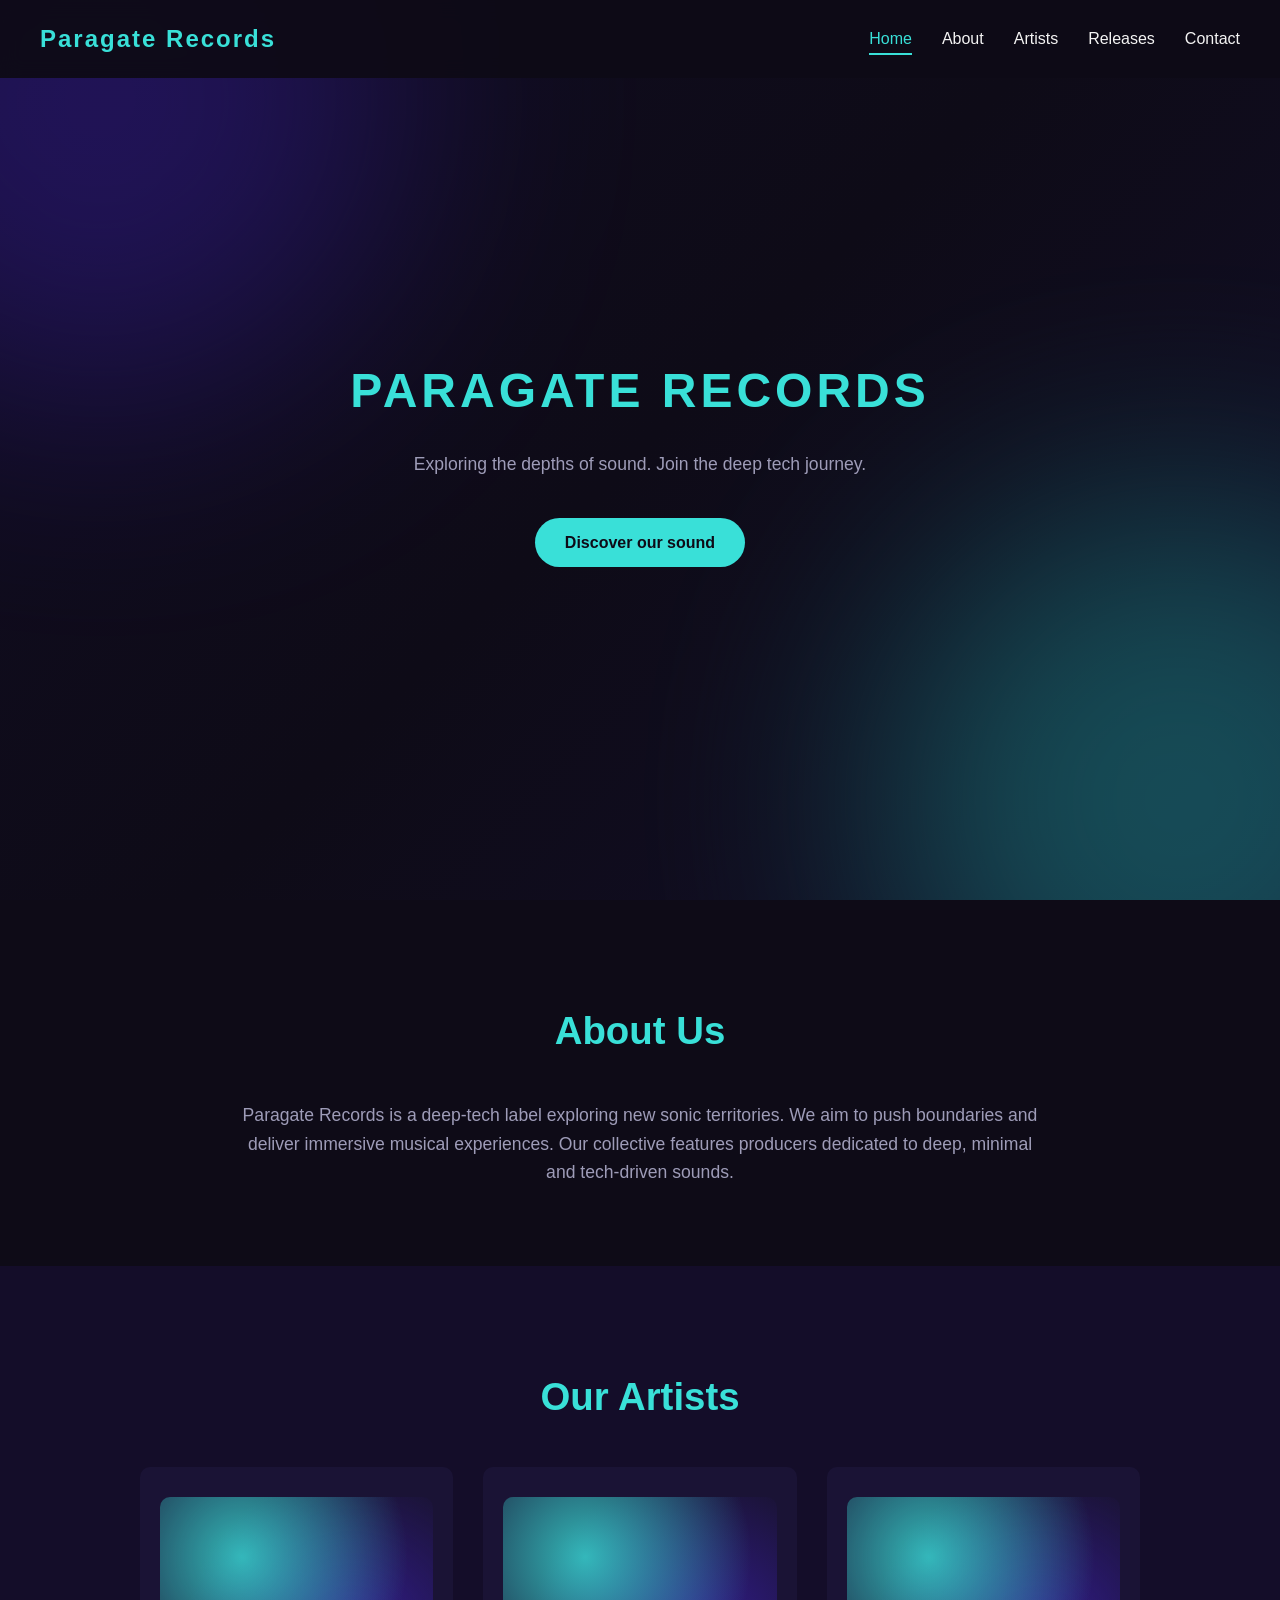
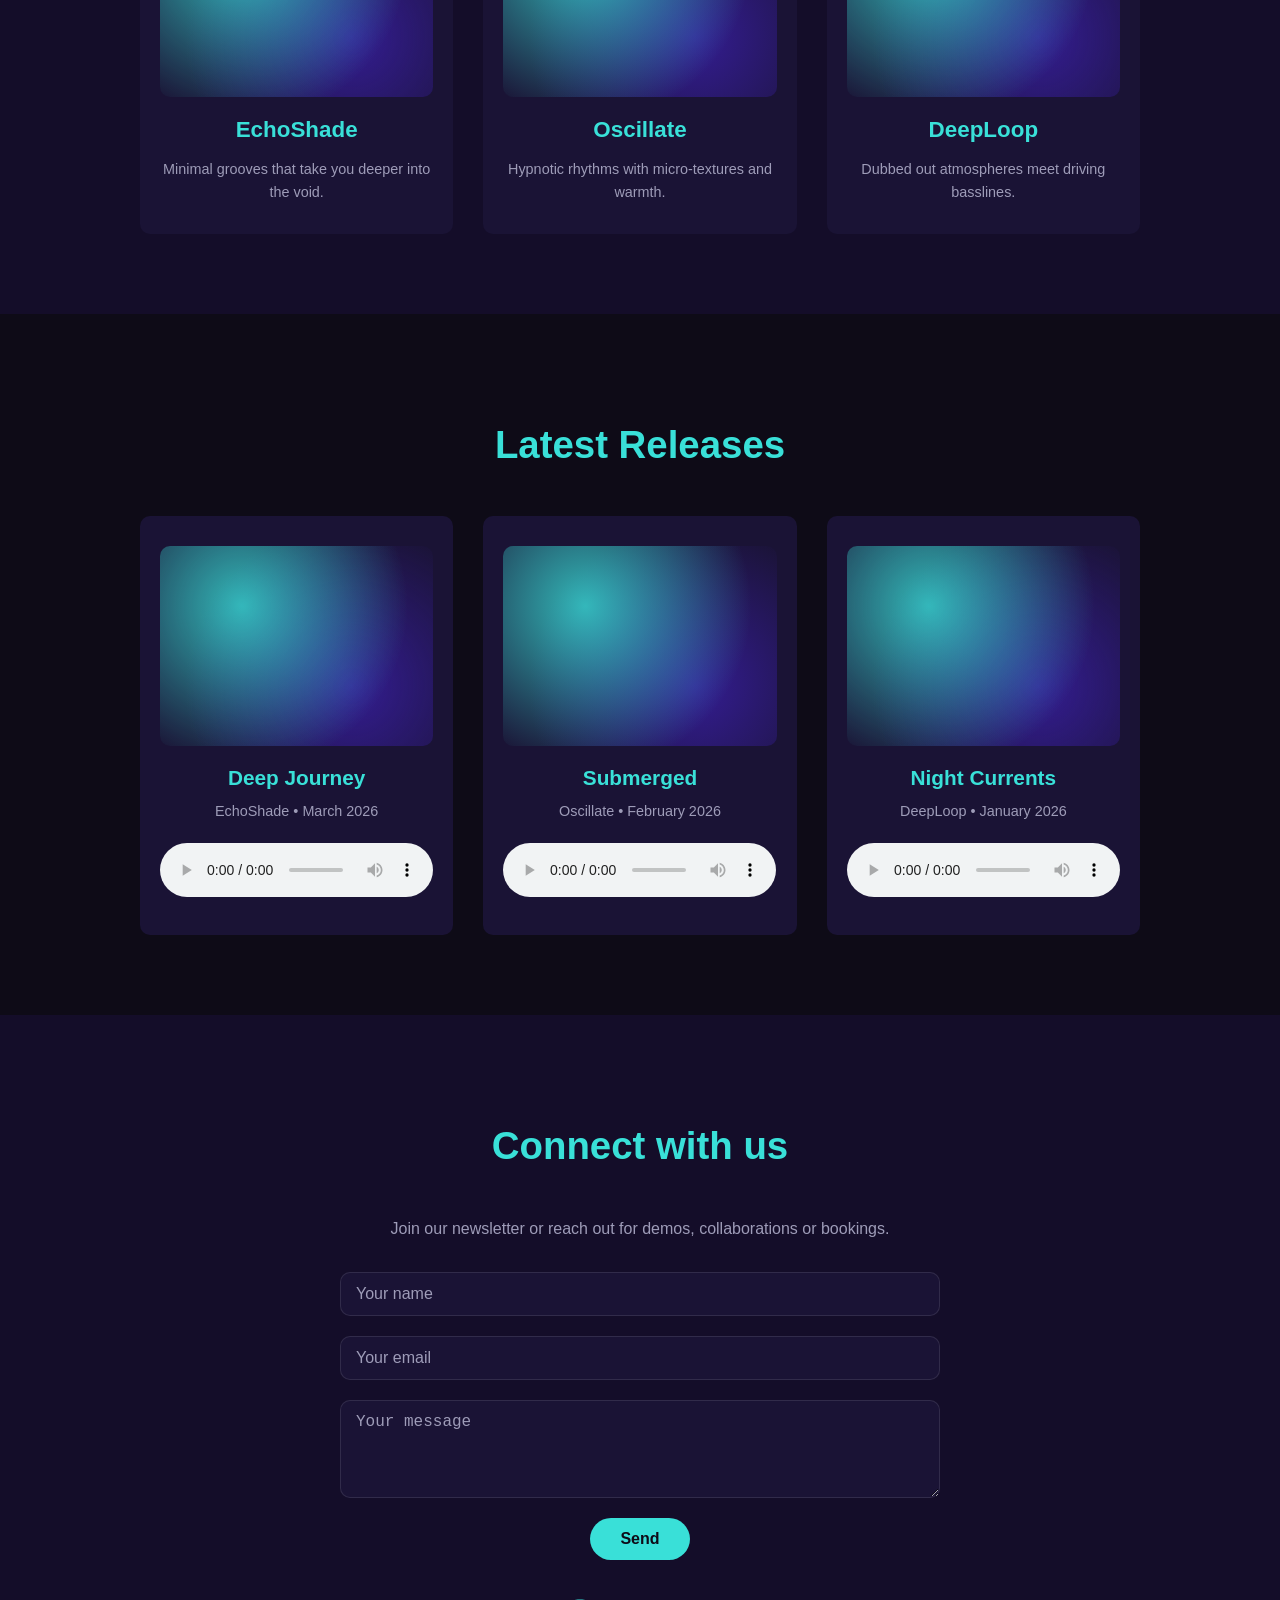
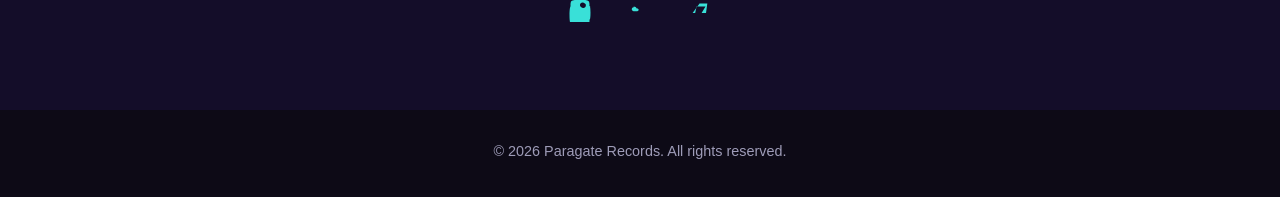
==== index.html @ 46ef9ea9 "Add files via upload" ====
<!DOCTYPE html>
<html lang="en">
<head>
  <meta charset="UTF-8">
  <meta name="viewport" content="width=device-width, initial-scale=1.0">
  <title>Paragate Records – Deep Tech Label</title>
  <link rel="stylesheet" href="style.css">
</head>
<body>
  <nav>
    <div class="logo">Paragate&nbsp;Records</div>
    <ul class="nav-links">
      <li><a href="#home">Home</a></li>
      <li><a href="#about">About</a></li>
      <li><a href="#artists">Artists</a></li>
      <li><a href="#releases">Releases</a></li>
      <li><a href="#contact">Contact</a></li>
    </ul>
  </nav>

  <section id="home" class="hero">
    <div class="hero-content">
      <h1>Paragate Records</h1>
      <p>Exploring the depths of sound. Join the deep tech journey.</p>
      <a href="#releases" class="btn">Discover our sound</a>
    </div>
    <!-- subtle decorative shapes -->
    <div class="glow glow1"></div>
    <div class="glow glow2"></div>
  </section>

  <section id="about">
    <h2>About Us</h2>
    <p>Paragate Records is a deep‑tech label exploring new sonic territories. We aim to push boundaries and deliver immersive musical experiences. Our collective features producers dedicated to deep, minimal and tech‑driven sounds.</p>
  </section>

  <section id="artists">
    <h2>Our Artists</h2>
    <div class="artist-cards">
      <div class="artist-card">
        <div class="avatar avatar1"></div>
        <h3>EchoShade</h3>
        <p>Minimal grooves that take you deeper into the void.</p>
      </div>
      <div class="artist-card">
        <div class="avatar avatar2"></div>
        <h3>Oscillate</h3>
        <p>Hypnotic rhythms with micro‑textures and warmth.</p>
      </div>
      <div class="artist-card">
        <div class="avatar avatar3"></div>
        <h3>DeepLoop</h3>
        <p>Dubbed out atmospheres meet driving basslines.</p>
      </div>
    </div>
  </section>

  <section id="releases">
    <h2>Latest Releases</h2>
    <div class="release-cards">
      <div class="release-card">
        <div class="cover cover1"></div>
        <h3>Deep Journey</h3>
        <p>EchoShade&nbsp;•&nbsp;March&nbsp;2026</p>
        <audio controls>
          <source src="assets/audio/deep_journey.wav" type="audio/wav">
          Your browser does not support the audio element.
        </audio>
      </div>
      <div class="release-card">
        <div class="cover cover2"></div>
        <h3>Submerged</h3>
        <p>Oscillate&nbsp;•&nbsp;February&nbsp;2026</p>
        <audio controls>
          <source src="assets/audio/deep_journey.wav" type="audio/wav">
          Your browser does not support the audio element.
        </audio>
      </div>
      <div class="release-card">
        <div class="cover cover3"></div>
        <h3>Night&nbsp;Currents</h3>
        <p>DeepLoop&nbsp;•&nbsp;January&nbsp;2026</p>
        <audio controls>
          <source src="assets/audio/deep_journey.wav" type="audio/wav">
          Your browser does not support the audio element.
        </audio>
      </div>
    </div>
  </section>

  <section id="contact">
    <h2>Connect with us</h2>
    <p>Join our newsletter or reach out for demos, collaborations or bookings.</p>
    <form action="#" method="post">
      <input type="text" name="name" placeholder="Your name" required>
      <input type="email" name="email" placeholder="Your email" required>
      <textarea name="message" rows="4" placeholder="Your message"></textarea>
      <button type="submit" class="btn">Send</button>
    </form>
    <div class="social-links">
      <!-- Icons via inline SVG. Change hrefs to your real profiles -->
      <a href="#" aria-label="Instagram">
        <svg xmlns="http://www.w3.org/2000/svg" viewBox="0 0 448 512" width="24" height="24" aria-hidden="true"><path fill="currentColor" d="M224,202.66A53.34,53.34,0,1,0,277.34,256,53.38,53.38,0,0,0,224,202.66Zm124.71-41a54.72,54.72,0,0,1-15.45,37.25,54.71,54.71,0,0,1-37.26,15.45c-20.5,0-37.25-7.63-50.42-20.8S224,170.15,224,149.65a54.71,54.71,0,0,1,15.45-37.25,54.72,54.72,0,0,1,37.26-15.45c20.5,0,37.26,7.63,50.41,20.8S348.71,123.66,348.71,161.66Zm76.28,10.83A223.65,223.65,0,0,0,416,74.66C397,55.68,353.35,32,224,32S51,55.68,32,74.66A223.65,223.65,0,0,0,23.01,172.49C14,191.47,0,235.14,0,364.49S14,537.53,23.01,556.51A223.65,223.65,0,0,0,32,553.33C51,572.31,94.65,595.99,224,595.99s173-23.68,192-42.66a223.65,223.65,0,0,0,8.99-97.83C434,484.53,448,440.86,448,311.51S434,202.49,443,183.51Z"/></svg>
      </a>
      <a href="#" aria-label="SoundCloud">
        <svg xmlns="http://www.w3.org/2000/svg" viewBox="0 0 640 512" width="24" height="24" aria-hidden="true"><path fill="currentColor" d="M152.2 160.1c35.9 0 68.7 21.5 81.7 55.7 4-1.6 8.3-2.4 12.9-2.4 20.5 0 36.9 16.4 36.9 36.9 0 20.5-16.4 36.9-36.9 36.9H152.2c-28.5 0-51.7-23.2-51.7-51.7 0-28.5 23.2-51.8 51.7-51.8z"/></svg>
      </a>
      <a href="#" aria-label="Bandcamp">
        <svg xmlns="http://www.w3.org/2000/svg" viewBox="0 0 608 512" width="24" height="24" aria-hidden="true"><path fill="currentColor" d="M292.3 91.8L116.7 333.4h339.6L489.2 91.8H292.3zm-74 74h225.3L344.9 333.4H181.7l36.6-167.6z"/></svg>
      </a>
    </div>
  </section>

  <footer>
    <p>© 2026 Paragate Records. All rights reserved.</p>
  </footer>

  <script src="script.js"></script>
</body>
</html>
---- style.css ----
/* Root variables for theming */
:root {
  --bg-color: #0e0b17;
  --accent-color: #39e0d8;
  --text-color: #f4f4f4;
  --muted-color: #9e9cb8;
  --card-bg: #1a1335;
  --border-radius: 10px;
  --transition: 0.3s ease;
}

/* Basic reset */
* {
  box-sizing: border-box;
  margin: 0;
  padding: 0;
}

body {
  font-family: 'Segoe UI', Tahoma, Verdana, sans-serif;
  background-color: var(--bg-color);
  color: var(--text-color);
  line-height: 1.6;
  overflow-x: hidden;
}

a {
  color: inherit;
  text-decoration: none;
}

/* Navigation */
nav {
  position: fixed;
  top: 0;
  left: 0;
  width: 100%;
  padding: 20px 40px;
  display: flex;
  justify-content: space-between;
  align-items: center;
  background: rgba(14, 11, 23, 0.95);
  backdrop-filter: blur(10px);
  z-index: 999;
}

nav .logo {
  font-size: 1.5rem;
  font-weight: 700;
  letter-spacing: 2px;
  color: var(--accent-color);
}

nav ul {
  list-style: none;
  display: flex;
  gap: 30px;
}

nav ul li a {
  font-size: 1rem;
  position: relative;
  padding: 5px 0;
  transition: color var(--transition);
}

nav ul li a:hover {
  color: var(--accent-color);
}

nav ul li a::after {
  content: '';
  position: absolute;
  bottom: -3px;
  left: 0;
  width: 0;
  height: 2px;
  background: var(--accent-color);
  transition: width var(--transition);
}

nav ul li a:hover::after {
  width: 100%;
}

/* Hero section */
.hero {
  height: 100vh;
  display: flex;
  justify-content: center;
  align-items: center;
  text-align: center;
  position: relative;
  background: linear-gradient(135deg, #100c22 0%, #0e0b17 50%, #120e28 100%);
  overflow: hidden;
}

.hero-content {
  position: relative;
  z-index: 1;
  max-width: 800px;
  padding: 0 20px;
}

.hero h1 {
  font-size: 3rem;
  text-transform: uppercase;
  letter-spacing: 4px;
  color: var(--accent-color);
  margin-bottom: 20px;
}

.hero p {
  font-size: 1.1rem;
  color: var(--muted-color);
  margin-bottom: 40px;
}

.btn {
  display: inline-block;
  padding: 12px 30px;
  background: var(--accent-color);
  color: var(--bg-color);
  border-radius: 30px;
  font-size: 1rem;
  font-weight: 600;
  transition: transform var(--transition), box-shadow var(--transition);
  cursor: pointer;
  border: none;
}

.btn:hover {
  transform: translateY(-4px);
  box-shadow: 0 10px 20px rgba(57, 224, 216, 0.4);
}

/* Decorative glowing shapes */
.glow {
  position: absolute;
  width: 600px;
  height: 600px;
  border-radius: 50%;
  filter: blur(120px);
  z-index: 0;
  animation: drift 20s linear infinite;
  opacity: 0.4;
}

.glow1 {
  background: #3a1fa9;
  top: -200px;
  left: -200px;
}

.glow2 {
  background: #1ea9a2;
  bottom: -200px;
  right: -200px;
  animation-duration: 25s;
}

@keyframes drift {
  from {
    transform: rotate(0deg) translate(0, 0);
  }
  to {
    transform: rotate(360deg) translate(50px, 50px);
  }
}

/* Section defaults */
section {
  padding: 100px 40px 80px;
  /* sections start slightly faded and slide up; JS will add .in-view when visible */
  opacity: 0;
  transform: translateY(40px);
  transition: opacity 0.6s ease, transform 0.6s ease;
}

/* Section headings */
section h2 {
  text-align: center;
  font-size: 2.4rem;
  margin-bottom: 40px;
  color: var(--accent-color);
}

/* About section */
#about p {
  max-width: 800px;
  margin: 0 auto;
  font-size: 1.1rem;
  color: var(--muted-color);
  text-align: center;
}

/* Artists section */
#artists {
  background: #140d29;
}

.artist-cards {
  display: grid;
  grid-template-columns: repeat(auto-fit, minmax(240px, 1fr));
  gap: 30px;
  max-width: 1000px;
  margin: 0 auto;
}

.artist-card {
  background: var(--card-bg);
  border-radius: var(--border-radius);
  padding: 30px 20px;
  text-align: center;
  position: relative;
  overflow: hidden;
  transition: transform var(--transition), box-shadow var(--transition);
}

.artist-card:hover {
  transform: translateY(-6px);
  box-shadow: 0 14px 28px rgba(0, 0, 0, 0.5);
}

.artist-card .avatar {
  width: 100%;
  height: 200px;
  border-radius: var(--border-radius);
  margin-bottom: 15px;
  background: radial-gradient(circle at 30% 30%, rgba(57, 224, 216, 0.8), transparent 70%), radial-gradient(circle at 70% 70%, rgba(58, 31, 169, 0.8), transparent 70%), var(--card-bg);
}

.artist-card h3 {
  color: var(--accent-color);
  margin: 10px 0;
  font-size: 1.4rem;
}

.artist-card p {
  color: var(--muted-color);
  font-size: 0.9rem;
}

/* Releases section */
#releases {
  background: var(--bg-color);
}

.release-cards {
  display: grid;
  grid-template-columns: repeat(auto-fit, minmax(240px, 1fr));
  gap: 30px;
  max-width: 1000px;
  margin: 0 auto;
}

.release-card {
  background: var(--card-bg);
  border-radius: var(--border-radius);
  padding: 30px 20px;
  text-align: center;
  transition: transform var(--transition), box-shadow var(--transition);
  overflow: hidden;
}

.release-card:hover {
  transform: translateY(-6px);
  box-shadow: 0 14px 28px rgba(0, 0, 0, 0.5);
}

.release-card .cover {
  width: 100%;
  height: 200px;
  border-radius: var(--border-radius);
  margin-bottom: 15px;
  background: radial-gradient(circle at 30% 30%, rgba(57, 224, 216, 0.8), transparent 70%), radial-gradient(circle at 70% 70%, rgba(58, 31, 169, 0.8), transparent 70%), var(--card-bg);
  position: relative;
  overflow: hidden;
}

.release-card .cover::after {
  content: '';
  position: absolute;
  inset: 0;
  border-radius: inherit;
  background: radial-gradient(circle, rgba(255, 255, 255, 0.15), transparent 70%);
  transform: scale(0);
  transition: transform var(--transition);
}

.release-card:hover .cover::after {
  transform: scale(1);
}

.release-card h3 {
  color: var(--accent-color);
  margin-bottom: 6px;
  font-size: 1.3rem;
}

.release-card p {
  color: var(--muted-color);
  font-size: 0.9rem;
  margin-bottom: 10px;
}

.release-card audio {
  width: 100%;
  margin-top: 10px;
  outline: none;
}

/* Contact section */
#contact {
  background: #140d29;
}

#contact p {
  max-width: 600px;
  margin: 0 auto 30px;
  color: var(--muted-color);
  text-align: center;
}

form {
  max-width: 600px;
  margin: 0 auto;
  display: grid;
  gap: 20px;
}

form input,
form textarea {
  padding: 12px 15px;
  border-radius: var(--border-radius);
  border: 1px solid rgba(255, 255, 255, 0.1);
  background: var(--card-bg);
  color: var(--text-color);
  font-size: 1rem;
  resize: vertical;
}

form input::placeholder,
form textarea::placeholder {
  color: var(--muted-color);
}

form button {
  width: fit-content;
  margin: 0 auto;
}

/* Social links */
.social-links {
  margin-top: 30px;
  display: flex;
  justify-content: center;
  gap: 20px;
}

.social-links a {
  color: var(--accent-color);
  display: inline-flex;
  align-items: center;
  justify-content: center;
  width: 40px;
  height: 40px;
  border-radius: 50%;
  transition: background var(--transition), transform var(--transition);
}

.social-links a:hover {
  background: var(--accent-color);
  color: var(--bg-color);
  transform: translateY(-3px);
}

/* Footer */
footer {
  text-align: center;
  padding: 30px 20px;
  font-size: 0.9rem;
  color: var(--muted-color);
  background: rgba(14, 11, 23, 0.95);
  backdrop-filter: blur(10px);
}

/* Section visible state */
section.in-view {
  opacity: 1;
  transform: translateY(0);
}

/* Active nav link highlighting */
.nav-links a.active {
  color: var(--accent-color);
}

.nav-links a.active::after {
  width: 100%;
}

/* Responsive adjustments */
@media (max-width: 768px) {
  nav ul {
    gap: 20px;
  }
  .hero h1 {
    font-size: 2.2rem;
  }
  .hero p {
    font-size: 1rem;
  }
  section {
    padding: 80px 30px 60px;
  }
}
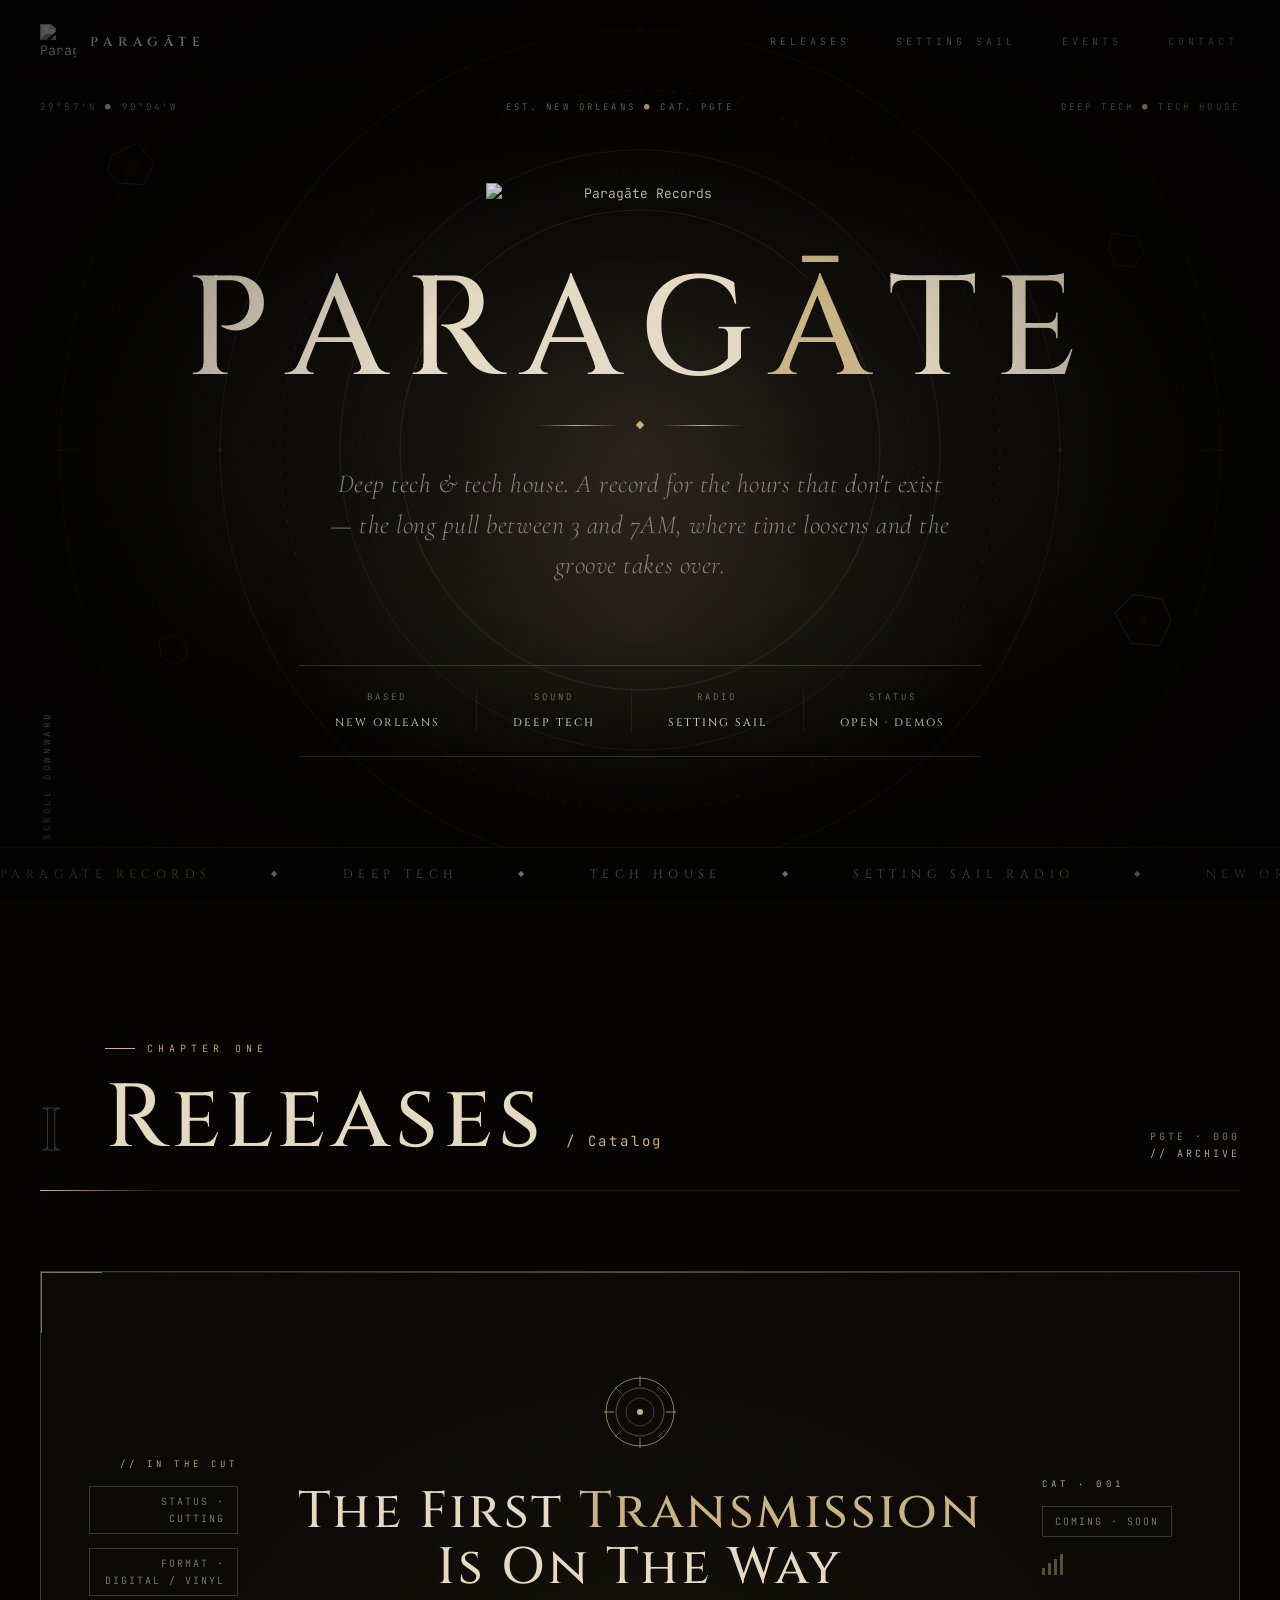
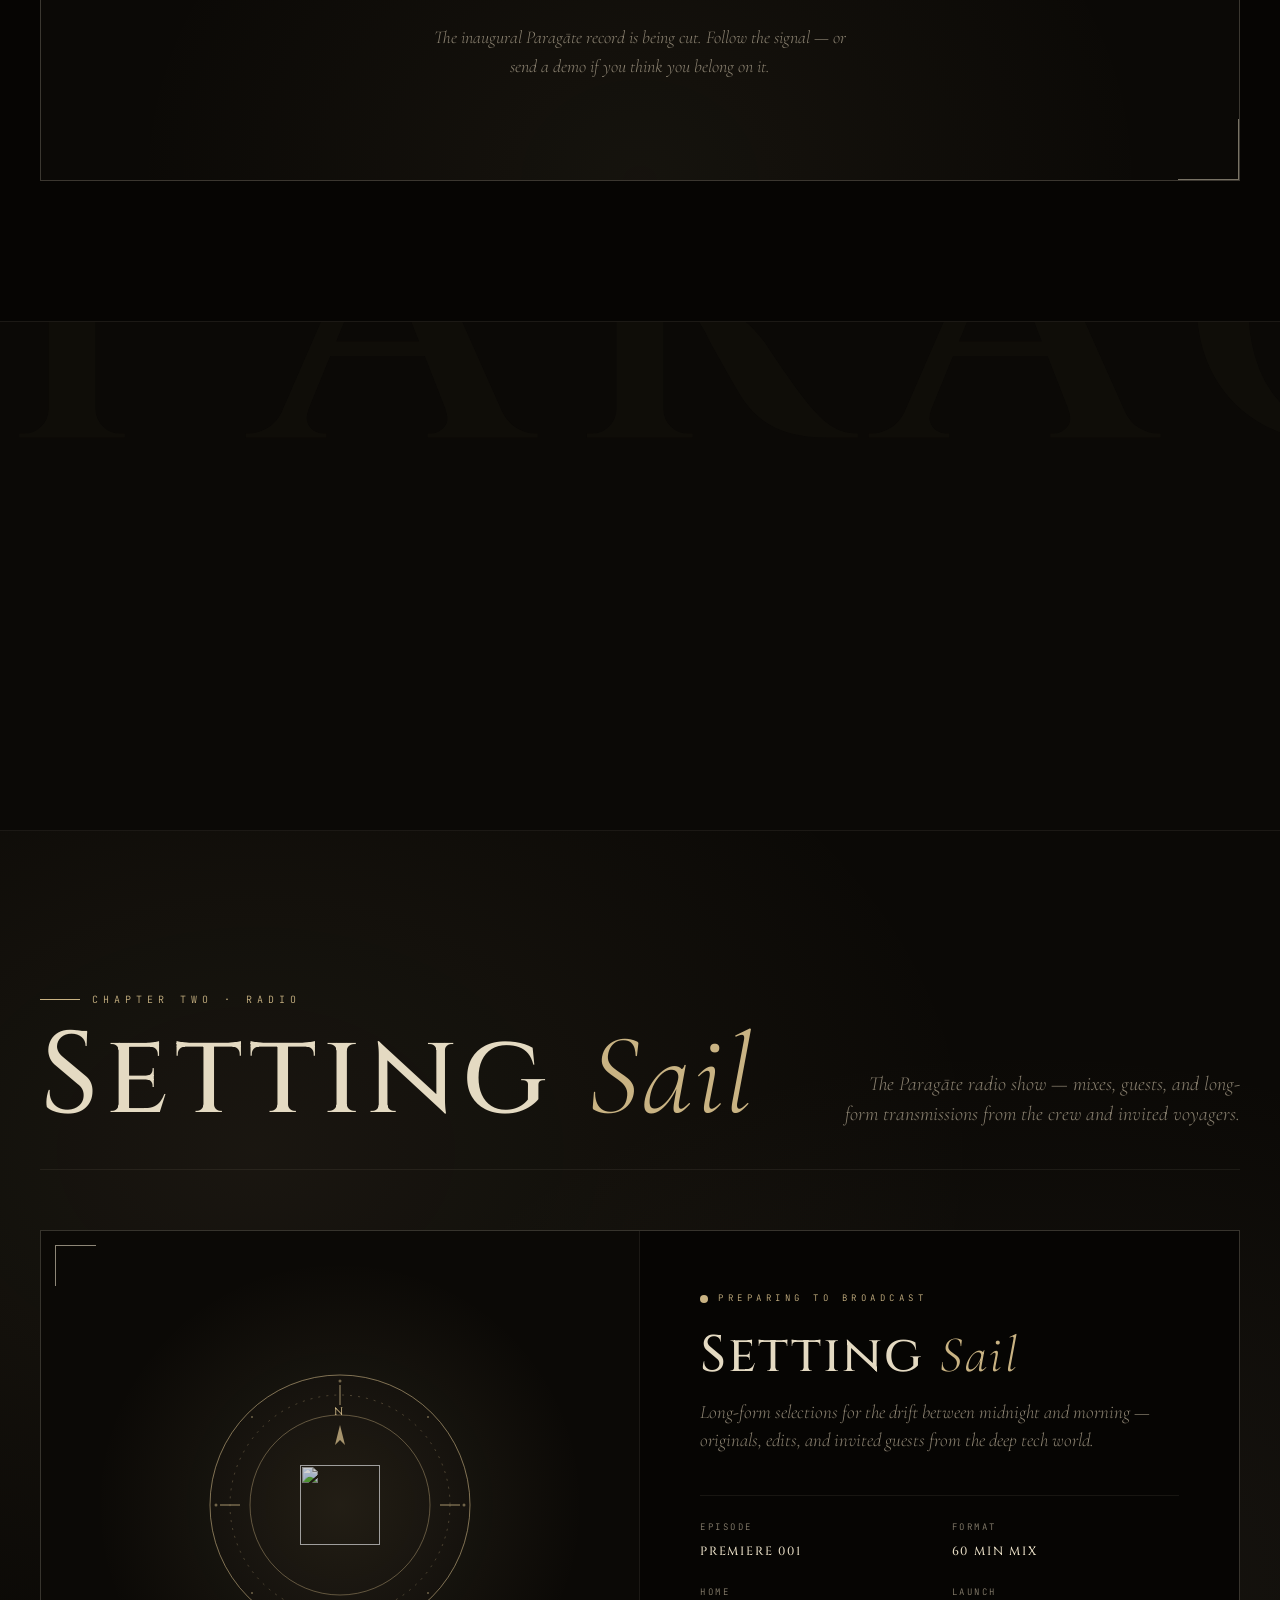
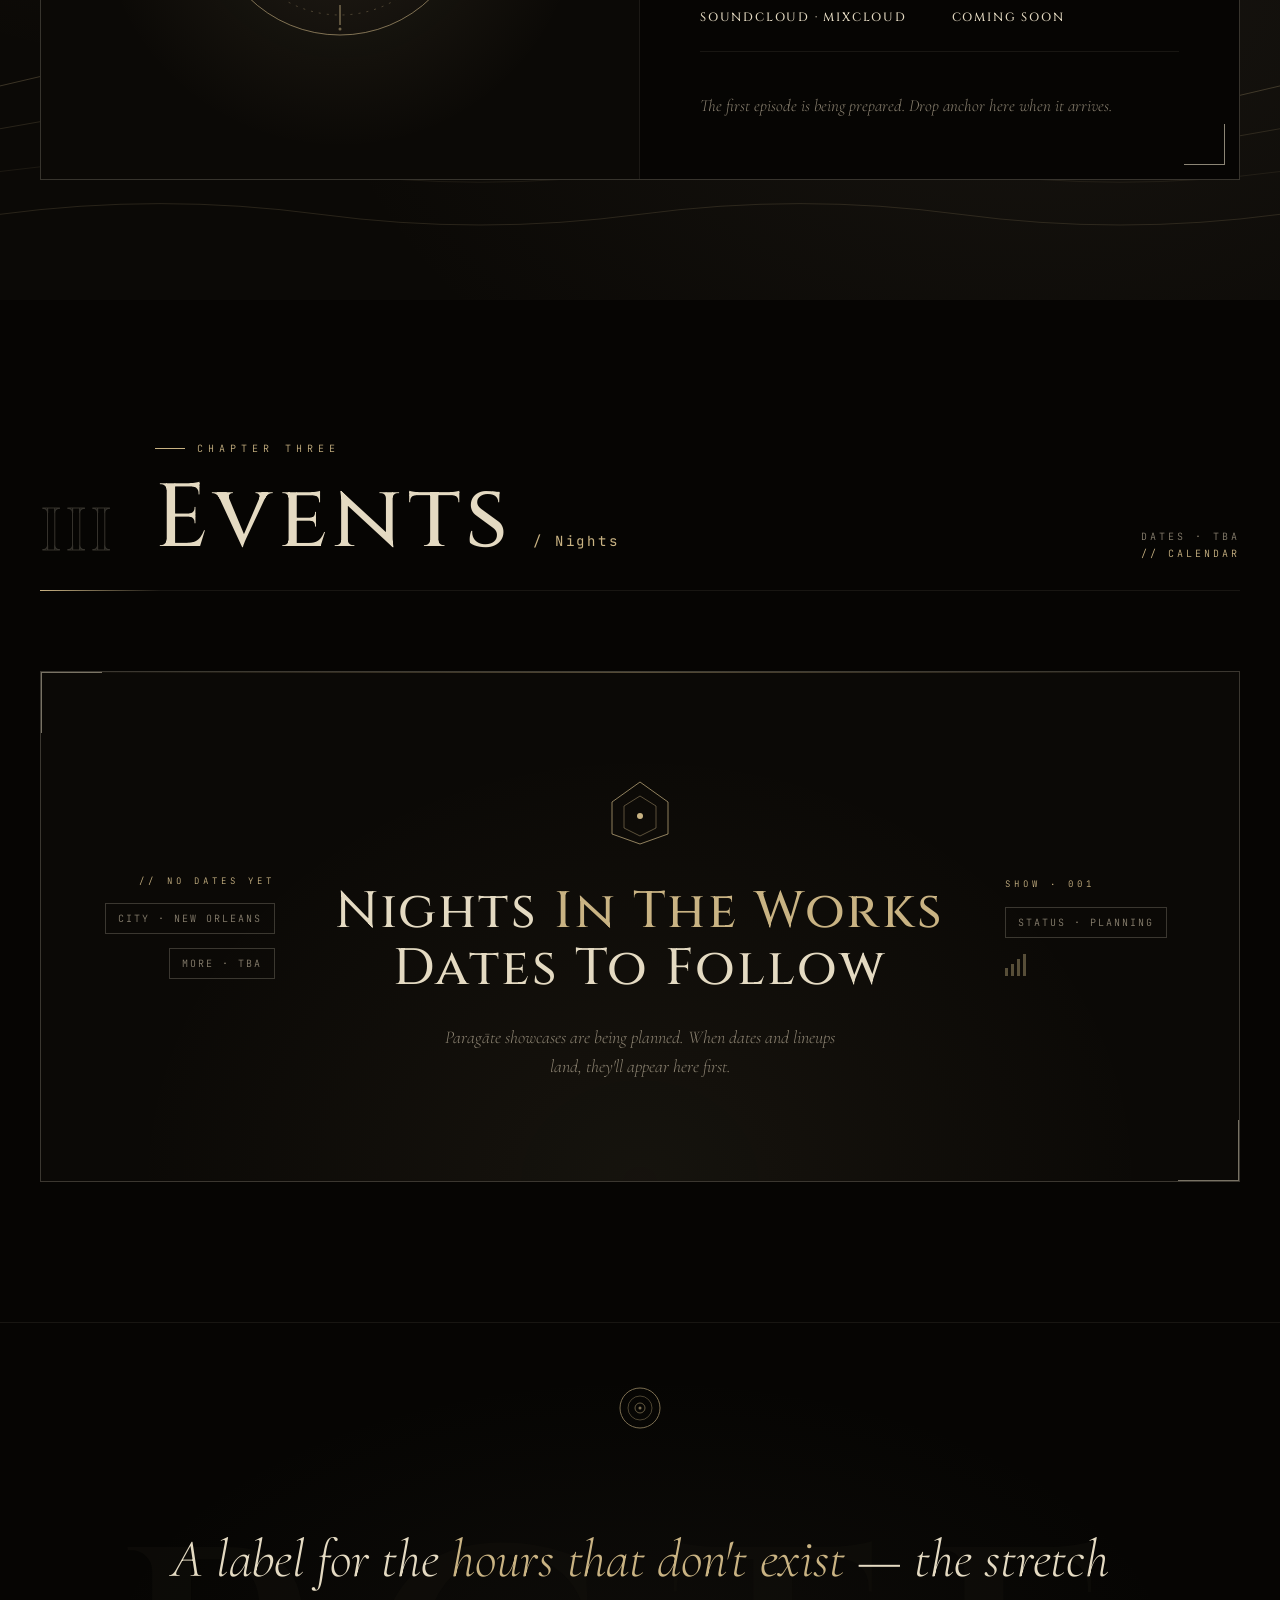
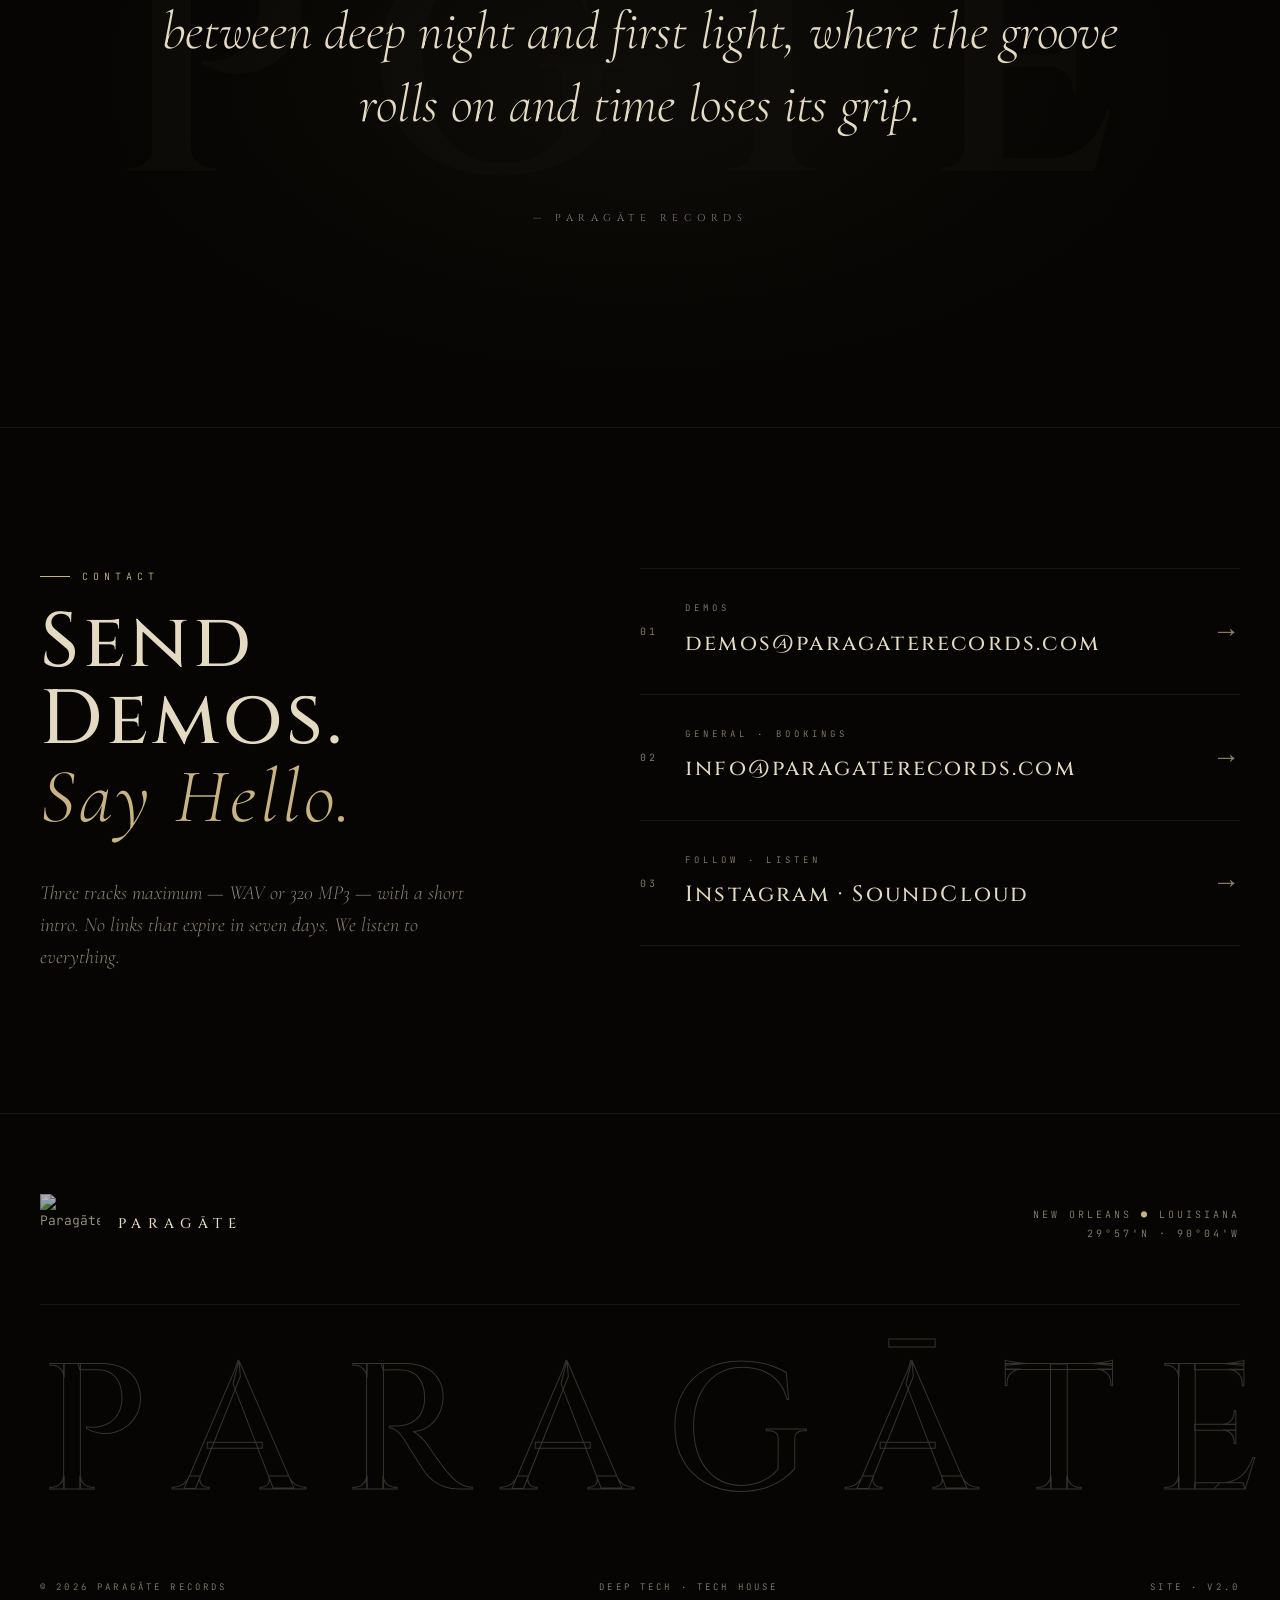
==== commit 1ee7c744: "Add files via upload" ====
--- a/index.html
+++ b/index.html
@@ -1,120 +1,1542 @@
 <!DOCTYPE html>
 <html lang="en">
 <head>
-  <meta charset="UTF-8">
-  <meta name="viewport" content="width=device-width, initial-scale=1.0">
-  <title>Paragate Records – Deep Tech Label</title>
-  <link rel="stylesheet" href="style.css">
+<meta charset="UTF-8">
+<meta name="viewport" content="width=device-width, initial-scale=1.0">
+<title>PARAGĀTE RECORDS</title>
+<meta name="description" content="Paragāte Records — New Orleans. Deep tech & tech house imprint. Releases, Setting Sail radio, events.">
+<link rel="icon" type="image/png" href="logo.png">
+<link rel="preconnect" href="https://fonts.googleapis.com">
+<link rel="preconnect" href="https://fonts.gstatic.com" crossorigin>
+<link href="https://fonts.googleapis.com/css2?family=Cinzel:wght@400;500;600;700&family=JetBrains+Mono:wght@300;400;500;700&family=Cormorant+Garamond:ital,wght@0,300;0,400;1,300;1,400&display=swap" rel="stylesheet">
+<style>
+:root {
+  --void: #060503;
+  --void-2: #0b0906;
+  --void-3: #12100b;
+  --void-4: #1a1610;
+  --stone: #746a5a;
+  --stone-dark: #3a342a;
+  --stone-light: #a89a82;
+  --bone: #e4dac2;
+  --bone-dim: #8a8170;
+  --gold: #c9b383;
+  --gold-hot: #e8cc92;
+  --line: rgba(228, 218, 194, 0.08);
+  --line-strong: rgba(228, 218, 194, 0.22);
+  --line-gold: rgba(201, 179, 131, 0.3);
+}
+
+* { margin: 0; padding: 0; box-sizing: border-box; }
+html { scroll-behavior: smooth; }
+
+body {
+  background: var(--void);
+  color: var(--bone);
+  font-family: 'JetBrains Mono', monospace;
+  font-weight: 300;
+  font-size: 13px;
+  line-height: 1.7;
+  overflow-x: hidden;
+}
+
+body::before {
+  content: ''; position: fixed; inset: 0;
+  pointer-events: none; z-index: 9999;
+  opacity: 0.07; mix-blend-mode: overlay;
+  background-image: url("data:image/svg+xml,%3Csvg viewBox='0 0 200 200' xmlns='http://www.w3.org/2000/svg'%3E%3Cfilter id='n'%3E%3CfeTurbulence type='fractalNoise' baseFrequency='0.9' numOctaves='3' stitchTiles='stitch'/%3E%3C/filter%3E%3Crect width='100%25' height='100%25' filter='url(%23n)'/%3E%3C/svg%3E");
+}
+
+body::after {
+  content: ''; position: fixed; inset: 0;
+  pointer-events: none; z-index: 9998;
+  background: radial-gradient(ellipse at center, transparent 30%, rgba(0,0,0,0.7) 100%);
+}
+
+::selection { background: var(--gold); color: var(--void); }
+
+/* Cursor glow */
+.cursor-glow {
+  position: fixed;
+  width: 400px; height: 400px;
+  border-radius: 50%;
+  background: radial-gradient(circle, rgba(201, 179, 131, 0.08), transparent 70%);
+  pointer-events: none;
+  z-index: 1;
+  transform: translate(-50%, -50%);
+  mix-blend-mode: screen;
+}
+
+/* NAV */
+nav {
+  position: fixed; top: 0; left: 0; right: 0;
+  z-index: 100; padding: 24px 40px;
+  display: flex; justify-content: space-between; align-items: center;
+  transition: all 0.6s cubic-bezier(0.16, 1, 0.3, 1);
+  background: linear-gradient(to bottom, rgba(6,5,3,0.9), transparent);
+}
+
+nav.scrolled {
+  padding: 14px 40px;
+  background: rgba(6,5,3,0.92);
+  backdrop-filter: blur(20px);
+  border-bottom: 1px solid var(--line);
+}
+
+.nav-logo {
+  display: flex; align-items: center; gap: 14px;
+  text-decoration: none; color: var(--bone);
+}
+
+.nav-logo img {
+  width: 36px; height: 36px; object-fit: contain;
+  transition: transform 0.8s cubic-bezier(0.16, 1, 0.3, 1);
+}
+
+.nav-logo:hover img { transform: rotate(180deg); }
+
+.nav-logo-text {
+  font-family: 'Cinzel', serif;
+  font-weight: 600; font-size: 13px;
+  letter-spacing: 0.45em;
+}
+
+.nav-links { display: flex; gap: 42px; list-style: none; }
+
+.nav-links a {
+  color: var(--bone-dim); text-decoration: none;
+  font-size: 10px; letter-spacing: 0.4em;
+  text-transform: uppercase;
+  font-family: 'JetBrains Mono', monospace;
+  position: relative; padding: 6px 2px;
+  overflow: hidden; display: inline-block;
+  height: 22px;
+}
+
+.nav-links a span {
+  display: block;
+  transition: transform 0.5s cubic-bezier(0.16, 1, 0.3, 1);
+}
+
+.nav-links a .hover-label {
+  position: absolute; top: 100%; left: 0;
+  color: var(--gold);
+}
+
+.nav-links a:hover span { transform: translateY(-100%); }
+
+.nav-links a::after {
+  content: ''; position: absolute;
+  bottom: 0; left: 0; width: 0; height: 1px;
+  background: var(--gold);
+  transition: width 0.6s cubic-bezier(0.16, 1, 0.3, 1);
+}
+
+.nav-links a:hover::after { width: 100%; }
+
+/* HERO */
+.hero {
+  min-height: 100vh; position: relative;
+  display: flex; flex-direction: column;
+  justify-content: center; align-items: center;
+  padding: 120px 40px 80px;
+  overflow: hidden;
+}
+
+.hero-bg {
+  position: absolute; inset: 0; z-index: 0;
+  background:
+    radial-gradient(ellipse 80% 60% at 50% 50%, rgba(116, 106, 90, 0.18), transparent 60%),
+    radial-gradient(ellipse 40% 30% at 50% 70%, rgba(201, 179, 131, 0.1), transparent 70%),
+    var(--void);
+}
+
+.ring-layer {
+  position: absolute; top: 50%; left: 50%;
+  transform: translate(-50%, -50%);
+  pointer-events: none; z-index: 1;
+}
+
+.ring-layer svg { width: 100%; height: 100%; }
+
+.ring-1 { width: 1200px; height: 1200px; opacity: 0.25; animation: rotateCW 240s linear infinite; }
+.ring-2 { width: 900px; height: 900px; opacity: 0.35; animation: rotateCCW 180s linear infinite; }
+.ring-3 { width: 600px; height: 600px; opacity: 0.45; animation: rotateCW 120s linear infinite; }
+
+@keyframes rotateCW { to { transform: translate(-50%, -50%) rotate(360deg); } }
+@keyframes rotateCCW { to { transform: translate(-50%, -50%) rotate(-360deg); } }
+
+.fragment {
+  position: absolute; opacity: 0.3;
+  pointer-events: none; z-index: 1;
+  animation: floatFrag 20s ease-in-out infinite;
+}
+
+.fragment-1 { top: 15%; left: 8%; width: 60px; animation-delay: 0s; }
+.fragment-2 { top: 70%; left: 12%; width: 40px; animation-delay: -5s; }
+.fragment-3 { top: 25%; right: 10%; width: 50px; animation-delay: -10s; }
+.fragment-4 { top: 65%; right: 8%; width: 70px; animation-delay: -15s; }
+
+@keyframes floatFrag {
+  0%, 100% { transform: translateY(0) rotate(0deg); }
+  50% { transform: translateY(-30px) rotate(180deg); }
+}
+
+.hero-content {
+  position: relative; z-index: 3;
+  text-align: center; max-width: 1000px; width: 100%;
+}
+
+.hero-coords {
+  position: absolute; top: 100px; left: 0; right: 0;
+  display: flex; justify-content: space-between;
+  padding: 0 40px;
+  font-size: 9px; letter-spacing: 0.35em;
+  color: var(--bone-dim); z-index: 5;
+  text-transform: uppercase;
+}
+
+.hero-coords .dot {
+  color: var(--gold);
+  animation: blink 2s ease-in-out infinite;
+}
+
+@keyframes blink {
+  0%, 100% { opacity: 1; }
+  50% { opacity: 0.3; }
+}
+
+.hero-logo-wrap {
+  position: relative; display: inline-block;
+  margin-bottom: 60px;
+}
+
+.hero-logo {
+  width: clamp(200px, 24vw, 320px);
+  height: auto; display: block;
+  filter: drop-shadow(0 0 60px rgba(201, 179, 131, 0.15));
+  animation: logoBreathe 8s ease-in-out infinite;
+  position: relative; z-index: 2;
+}
+
+@keyframes logoBreathe {
+  0%, 100% {
+    filter: drop-shadow(0 0 60px rgba(201, 179, 131, 0.15));
+    transform: scale(1);
+  }
+  50% {
+    filter: drop-shadow(0 0 100px rgba(201, 179, 131, 0.28));
+    transform: scale(1.015);
+  }
+}
+
+.logo-orbit {
+  position: absolute; top: 50%; left: 50%;
+  transform: translate(-50%, -50%);
+  width: 140%; height: 140%;
+  animation: rotateCW 40s linear infinite;
+}
+
+.logo-orbit svg { width: 100%; height: 100%; }
+
+.hero-wordmark {
+  font-family: 'Cinzel', serif;
+  font-weight: 500;
+  font-size: clamp(56px, 11vw, 168px);
+  letter-spacing: 0.12em;
+  line-height: 0.95;
+  color: var(--bone);
+  margin-bottom: 24px;
+  display: flex; justify-content: center;
+  flex-wrap: wrap;
+}
+
+.hero-wordmark .letter {
+  display: inline-block;
+  animation: letterRise 1.4s cubic-bezier(0.16, 1, 0.3, 1) both;
+}
+
+.hero-wordmark .macron { color: var(--gold); }
+
+.hero-wordmark .letter:nth-child(1) { animation-delay: 0.1s; }
+.hero-wordmark .letter:nth-child(2) { animation-delay: 0.18s; }
+.hero-wordmark .letter:nth-child(3) { animation-delay: 0.26s; }
+.hero-wordmark .letter:nth-child(4) { animation-delay: 0.34s; }
+.hero-wordmark .letter:nth-child(5) { animation-delay: 0.42s; }
+.hero-wordmark .letter:nth-child(6) { animation-delay: 0.5s; }
+.hero-wordmark .letter:nth-child(7) { animation-delay: 0.58s; }
+.hero-wordmark .letter:nth-child(8) { animation-delay: 0.66s; }
+
+@keyframes letterRise {
+  0% { opacity: 0; transform: translateY(60%); }
+  100% { opacity: 1; transform: translateY(0); }
+}
+
+.hero-rule {
+  display: flex; align-items: center; justify-content: center;
+  gap: 20px; margin-bottom: 36px;
+  opacity: 0; animation: fadeIn 1s 1s ease-out both;
+}
+
+.hero-rule-line {
+  width: 80px; height: 1px;
+  background: linear-gradient(to right, transparent, var(--gold), transparent);
+}
+
+.hero-rule-diamond {
+  width: 6px; height: 6px;
+  background: var(--gold);
+  transform: rotate(45deg);
+}
+
+.hero-subtitle {
+  font-family: 'Cormorant Garamond', serif;
+  font-style: italic; font-weight: 300;
+  font-size: clamp(18px, 2.2vw, 26px);
+  color: var(--bone-dim);
+  letter-spacing: 0.02em;
+  margin-bottom: 80px;
+  max-width: 620px;
+  margin-left: auto; margin-right: auto;
+  line-height: 1.55;
+  opacity: 0; animation: fadeIn 1.2s 1.2s ease-out both;
+}
+
+@keyframes fadeIn {
+  from { opacity: 0; transform: translateY(20px); }
+  to { opacity: 1; transform: translateY(0); }
+}
+
+.hero-meta {
+  display: inline-flex; gap: 0;
+  padding: 24px 0;
+  border-top: 1px solid var(--line-strong);
+  border-bottom: 1px solid var(--line-strong);
+  flex-wrap: wrap; justify-content: center;
+  opacity: 0; animation: fadeIn 1s 1.6s ease-out both;
+}
+
+.hero-meta-item {
+  font-size: 10px; letter-spacing: 0.3em;
+  padding: 0 36px;
+  border-right: 1px solid var(--line);
+}
+
+.hero-meta-item:last-child { border-right: none; }
+
+.hero-meta-label {
+  color: var(--bone-dim);
+  text-transform: uppercase;
+  margin-bottom: 8px; font-size: 9px;
+}
+.hero-meta-value {
+  color: var(--bone);
+  font-family: 'Cinzel', serif;
+  letter-spacing: 0.18em;
+  font-size: 11px; font-weight: 500;
+}
+
+.hero-ticker {
+  position: absolute;
+  bottom: 0; left: 0; right: 0;
+  overflow: hidden;
+  border-top: 1px solid var(--line);
+  padding: 16px 0;
+  background: rgba(6, 5, 3, 0.6);
+  backdrop-filter: blur(6px);
+  z-index: 4;
+}
+
+.ticker-track {
+  display: flex; gap: 60px; white-space: nowrap;
+  animation: ticker 50s linear infinite;
+  font-family: 'Cinzel', serif;
+  font-size: 12px; letter-spacing: 0.45em;
+  color: var(--bone-dim);
+}
+
+.ticker-track > span { display: inline-flex; align-items: center; gap: 60px; }
+.ticker-track .gold-dot { color: var(--gold); font-size: 8px; }
+
+@keyframes ticker {
+  from { transform: translateX(0); }
+  to { transform: translateX(-50%); }
+}
+
+.hero-scroll {
+  position: absolute;
+  bottom: 60px; left: 40px;
+  font-size: 9px; letter-spacing: 0.4em;
+  color: var(--bone-dim);
+  text-transform: uppercase; z-index: 5;
+  writing-mode: vertical-rl; transform: rotate(180deg);
+}
+
+/* SECTIONS */
+.section {
+  padding: 140px 40px; position: relative;
+  max-width: 1500px; margin: 0 auto;
+}
+
+.section-header {
+  display: grid;
+  grid-template-columns: auto 1fr auto;
+  gap: 40px; align-items: end;
+  margin-bottom: 80px; padding-bottom: 28px;
+  border-bottom: 1px solid var(--line);
+  position: relative;
+}
+
+.section-header::after {
+  content: ''; position: absolute;
+  bottom: -1px; left: 0;
+  width: 120px; height: 1px;
+  background: linear-gradient(to right, var(--gold), transparent);
+}
+
+.section-chapter {
+  font-family: 'Cinzel', serif;
+  font-weight: 600; font-size: 60px;
+  letter-spacing: 0.05em; line-height: 1;
+  -webkit-text-stroke: 1px var(--line-strong);
+  color: transparent;
+}
+
+.section-label {
+  font-size: 10px; letter-spacing: 0.5em;
+  text-transform: uppercase; color: var(--gold);
+  margin-bottom: 20px;
+  display: flex; align-items: center; gap: 12px;
+}
+
+.section-label::before {
+  content: ''; width: 30px; height: 1px;
+  background: var(--gold);
+}
+
+.section-title {
+  font-family: 'Cinzel', serif;
+  font-weight: 500;
+  font-size: clamp(44px, 7vw, 96px);
+  line-height: 0.95; letter-spacing: 0.06em;
+  color: var(--bone);
+  display: flex; align-items: baseline; gap: 20px;
+}
+
+.section-title .title-num {
+  font-family: 'JetBrains Mono', monospace;
+  font-size: 14px; color: var(--gold);
+  letter-spacing: 0.2em; font-weight: 400;
+}
+
+.section-number {
+  font-size: 10px; color: var(--bone-dim);
+  letter-spacing: 0.3em;
+  font-family: 'JetBrains Mono', monospace;
+  text-align: right;
+}
+
+.section-number .gold { color: var(--gold); }
+
+/* EMPTY STATE */
+.empty-state {
+  position: relative; overflow: hidden;
+  background:
+    radial-gradient(ellipse at 50% 100%, rgba(201, 179, 131, 0.06), transparent 60%),
+    var(--void-2);
+  border: 1px solid var(--line-strong);
+  padding: 100px 48px;
+  display: grid;
+  grid-template-columns: 1fr auto 1fr;
+  gap: 60px; align-items: center;
+  min-height: 400px;
+}
+
+.empty-state::before,
+.empty-state::after {
+  content: ''; position: absolute;
+  width: 60px; height: 60px;
+  border-color: var(--gold); opacity: 0.5;
+}
+
+.empty-state::before {
+  top: 0; left: 0;
+  border-top: 1px solid; border-left: 1px solid;
+}
+
+.empty-state::after {
+  bottom: 0; right: 0;
+  border-bottom: 1px solid; border-right: 1px solid;
+}
+
+.empty-state-scan {
+  position: absolute;
+  top: 0; left: 0;
+  width: 100%; height: 1px;
+  background: linear-gradient(to right, transparent, var(--gold), transparent);
+  opacity: 0.4;
+  animation: scanLine 6s ease-in-out infinite;
+}
+
+@keyframes scanLine {
+  0% { top: 0; opacity: 0; }
+  10% { opacity: 0.6; }
+  90% { opacity: 0.4; }
+  100% { top: 100%; opacity: 0; }
+}
+
+.empty-left {
+  text-align: right;
+  display: flex; flex-direction: column;
+  gap: 14px; align-items: flex-end;
+}
+
+.empty-tag {
+  font-size: 9px; letter-spacing: 0.45em;
+  text-transform: uppercase; color: var(--gold);
+  font-family: 'JetBrains Mono', monospace;
+}
+
+.empty-meta-line {
+  font-size: 10px; color: var(--bone-dim);
+  letter-spacing: 0.2em;
+  font-family: 'JetBrains Mono', monospace;
+  padding: 6px 12px;
+  border: 1px solid var(--line-strong);
+  display: inline-block;
+}
+
+.empty-center {
+  text-align: center; position: relative;
+}
+
+.empty-ornament {
+  width: 80px; height: 80px;
+  margin: 0 auto 32px; position: relative;
+}
+
+.empty-ornament svg {
+  width: 100%; height: 100%;
+  animation: slowSpin 30s linear infinite;
+}
+
+@keyframes slowSpin { to { transform: rotate(360deg); } }
+
+.empty-title {
+  font-family: 'Cinzel', serif;
+  font-weight: 500;
+  font-size: clamp(30px, 4vw, 52px);
+  line-height: 1.1; letter-spacing: 0.05em;
+  margin-bottom: 26px; color: var(--bone);
+}
+
+.empty-title .gold { color: var(--gold); }
+
+.empty-text {
+  font-family: 'Cormorant Garamond', serif;
+  font-style: italic; font-weight: 300;
+  font-size: 18px; line-height: 1.6;
+  color: var(--bone-dim);
+  max-width: 420px; margin: 0 auto;
+}
+
+.empty-right {
+  display: flex; flex-direction: column;
+  gap: 14px; align-items: flex-start;
+}
+
+.signal-bars {
+  display: flex; gap: 3px; align-items: flex-end; height: 24px;
+}
+
+.signal-bars span {
+  width: 3px; background: var(--gold);
+  opacity: 0.4;
+  animation: signalPulse 1.6s ease-in-out infinite;
+}
+
+.signal-bars span:nth-child(1) { height: 30%; animation-delay: 0s; }
+.signal-bars span:nth-child(2) { height: 50%; animation-delay: 0.2s; }
+.signal-bars span:nth-child(3) { height: 70%; animation-delay: 0.4s; }
+.signal-bars span:nth-child(4) { height: 90%; animation-delay: 0.6s; }
+
+@keyframes signalPulse {
+  0%, 100% { opacity: 0.3; transform: scaleY(1); }
+  50% { opacity: 1; transform: scaleY(1.1); }
+}
+
+/* BAND */
+.band {
+  position: relative; overflow: hidden;
+  background: var(--void-2);
+  border-top: 1px solid var(--line);
+  border-bottom: 1px solid var(--line);
+}
+
+.band-ghost {
+  position: absolute;
+  font-family: 'Cinzel', serif;
+  font-weight: 600;
+  font-size: clamp(200px, 30vw, 480px);
+  color: var(--void-3); opacity: 0.7;
+  letter-spacing: 0.1em; line-height: 0.8;
+  white-space: nowrap;
+  pointer-events: none; user-select: none;
+  z-index: 0; top: 50%;
+  transform: translateY(-50%);
+  animation: ghostDrift 40s linear infinite;
+}
+
+@keyframes ghostDrift {
+  from { transform: translateY(-50%) translateX(0); }
+  to { transform: translateY(-50%) translateX(-30%); }
+}
+
+.band > * { position: relative; z-index: 2; }
+
+/* RADIO / SETTING SAIL */
+.radio-hero {
+  background: var(--void-2);
+  padding: 160px 40px 120px;
+  position: relative; overflow: hidden;
+}
+
+.radio-hero-bg {
+  position: absolute; inset: 0;
+  background:
+    radial-gradient(ellipse at 20% 30%, rgba(201, 179, 131, 0.08), transparent 50%),
+    radial-gradient(ellipse at 80% 70%, rgba(116, 106, 90, 0.12), transparent 50%);
+}
+
+.horizon {
+  position: absolute;
+  left: 0; right: 0; bottom: 0;
+  height: 40%; opacity: 0.4;
+  overflow: hidden;
+}
+
+.horizon svg { width: 200%; height: 100%; display: block; }
+
+.wave-layer { animation: waveDrift 30s linear infinite; }
+.wave-layer-2 { animation: waveDrift 45s linear infinite reverse; opacity: 0.5; }
+.wave-layer-3 { animation: waveDrift 60s linear infinite; opacity: 0.3; }
+
+@keyframes waveDrift {
+  from { transform: translateX(0); }
+  to { transform: translateX(-50%); }
+}
+
+.radio-container {
+  position: relative; z-index: 2;
+  max-width: 1400px; margin: 0 auto;
+}
+
+.radio-title-block {
+  display: grid;
+  grid-template-columns: 1fr auto;
+  gap: 40px; align-items: end;
+  padding-bottom: 40px;
+  border-bottom: 1px solid var(--line);
+  margin-bottom: 60px;
+}
+
+.radio-chapter-label {
+  font-size: 10px; letter-spacing: 0.5em;
+  text-transform: uppercase; color: var(--gold);
+  margin-bottom: 16px;
+  display: flex; align-items: center; gap: 12px;
+}
+
+.radio-chapter-label::before {
+  content: ''; width: 40px; height: 1px;
+  background: var(--gold);
+}
+
+.radio-title {
+  font-family: 'Cinzel', serif;
+  font-weight: 500;
+  font-size: clamp(48px, 9vw, 140px);
+  line-height: 0.9; letter-spacing: 0.05em;
+  color: var(--bone);
+}
+
+.radio-title em {
+  font-family: 'Cormorant Garamond', serif;
+  font-style: italic; font-weight: 300;
+  color: var(--gold); letter-spacing: 0.02em;
+}
+
+.radio-subtitle {
+  font-family: 'Cormorant Garamond', serif;
+  font-style: italic; font-size: 20px;
+  color: var(--bone-dim);
+  max-width: 400px; line-height: 1.5;
+  text-align: right;
+}
+
+.radio-featured {
+  display: grid;
+  grid-template-columns: 1fr 1fr;
+  gap: 0;
+  border: 1px solid var(--line-strong);
+  position: relative;
+  background: var(--void);
+}
+
+.radio-featured::before,
+.radio-featured::after {
+  content: ''; position: absolute;
+  width: 40px; height: 40px;
+  border-color: var(--gold);
+  opacity: 0.6; z-index: 3;
+}
+
+.radio-featured::before {
+  top: 14px; left: 14px;
+  border-top: 1px solid; border-left: 1px solid;
+}
+.radio-featured::after {
+  bottom: 14px; right: 14px;
+  border-bottom: 1px solid; border-right: 1px solid;
+}
+
+.radio-visual {
+  padding: 60px;
+  background:
+    radial-gradient(circle at 50% 50%, rgba(201, 179, 131, 0.12), transparent 60%),
+    var(--void-2);
+  display: flex; align-items: center; justify-content: center;
+  position: relative; min-height: 420px;
+  border-right: 1px solid var(--line);
+}
+
+.compass {
+  width: 280px; height: 280px;
+  position: relative;
+}
+
+.compass-rings { animation: rotateCWSimple 60s linear infinite; position: absolute; inset: 0; }
+.compass-ticks { animation: rotateCCWSimple 120s linear infinite; position: absolute; inset: 0; }
+
+@keyframes rotateCWSimple { to { transform: rotate(360deg); } }
+@keyframes rotateCCWSimple { to { transform: rotate(-360deg); } }
+
+.compass-center {
+  position: absolute;
+  top: 50%; left: 50%;
+  transform: translate(-50%, -50%);
+  width: 80px; height: 80px;
+}
+
+.compass-center img {
+  width: 100%; height: 100%;
+  object-fit: contain; opacity: 0.8;
+}
+
+.radio-info-panel {
+  padding: 60px;
+  display: flex; flex-direction: column;
+  justify-content: space-between;
+  position: relative;
+}
+
+.radio-status {
+  font-size: 9px; letter-spacing: 0.5em;
+  text-transform: uppercase; color: var(--gold);
+  margin-bottom: 24px;
+  display: flex; align-items: center; gap: 10px;
+}
+
+.radio-status-dot {
+  width: 8px; height: 8px;
+  background: var(--gold); border-radius: 50%;
+  animation: pulseDot 2s ease-in-out infinite;
+}
+
+@keyframes pulseDot {
+  0%, 100% { box-shadow: 0 0 0 0 rgba(201, 179, 131, 0.6); }
+  70% { box-shadow: 0 0 0 12px rgba(201, 179, 131, 0); }
+}
+
+.radio-featured-name {
+  font-family: 'Cinzel', serif;
+  font-weight: 500;
+  font-size: clamp(32px, 4vw, 52px);
+  line-height: 1; letter-spacing: 0.04em;
+  margin-bottom: 16px; color: var(--bone);
+}
+
+.radio-featured-name em {
+  font-family: 'Cormorant Garamond', serif;
+  font-style: italic; color: var(--gold);
+  font-weight: 300;
+}
+
+.radio-featured-tagline {
+  font-family: 'Cormorant Garamond', serif;
+  font-style: italic; font-size: 19px;
+  color: var(--bone-dim); line-height: 1.5;
+  margin-bottom: 40px;
+}
+
+.radio-meta-grid {
+  display: grid;
+  grid-template-columns: 1fr 1fr;
+  gap: 24px; padding: 24px 0;
+  border-top: 1px solid var(--line);
+  border-bottom: 1px solid var(--line);
+  margin-bottom: 40px;
+}
+
+.radio-meta-item {
+  font-size: 10px; letter-spacing: 0.25em;
+}
+
+.radio-meta-item .label {
+  color: var(--bone-dim);
+  text-transform: uppercase;
+  margin-bottom: 6px; font-size: 9px;
+}
+
+.radio-meta-item .value {
+  color: var(--bone);
+  font-family: 'Cinzel', serif;
+  letter-spacing: 0.15em;
+  font-size: 12px; font-weight: 500;
+}
+
+.radio-coming {
+  font-family: 'Cormorant Garamond', serif;
+  font-style: italic; font-size: 17px;
+  color: var(--bone-dim); line-height: 1.6;
+}
+
+/* MANIFESTO */
+.manifesto {
+  padding: 200px 40px;
+  background: var(--void);
+  position: relative; overflow: hidden;
+  border-top: 1px solid var(--line);
+  border-bottom: 1px solid var(--line);
+}
+
+.manifesto-bg {
+  position: absolute; inset: 0;
+  opacity: 0.5;
+  background: radial-gradient(ellipse at 50% 50%, rgba(116, 106, 90, 0.15), transparent 60%);
+}
+
+.manifesto-ghost {
+  position: absolute;
+  top: 50%; left: 50%;
+  transform: translate(-50%, -50%);
+  font-family: 'Cinzel', serif;
+  font-weight: 600;
+  font-size: clamp(160px, 25vw, 360px);
+  color: var(--void-3); opacity: 0.5;
+  letter-spacing: 0.15em;
+  pointer-events: none; user-select: none;
+  white-space: nowrap;
+}
+
+.manifesto-ornament {
+  position: absolute;
+  top: 60px; left: 50%;
+  transform: translateX(-50%);
+  width: 50px; opacity: 0.6;
+}
+
+.manifesto-ornament svg { animation: slowSpin 40s linear infinite; }
+
+.manifesto-content {
+  max-width: 1000px; margin: 0 auto;
+  position: relative; z-index: 2;
+  text-align: center;
+}
+
+.manifesto-quote {
+  font-family: 'Cormorant Garamond', serif;
+  font-style: italic; font-weight: 300;
+  font-size: clamp(28px, 4.2vw, 54px);
+  line-height: 1.35; color: var(--bone);
+  letter-spacing: -0.005em;
+}
+
+.manifesto-quote em {
+  color: var(--gold); font-style: italic;
+}
+
+.manifesto-attribution {
+  margin-top: 70px;
+  font-size: 10px; letter-spacing: 0.55em;
+  color: var(--bone-dim); text-transform: uppercase;
+  font-family: 'Cinzel', serif;
+}
+
+/* CONTACT */
+.contact {
+  padding: 140px 40px;
+  max-width: 1500px; margin: 0 auto;
+  position: relative;
+}
+
+.contact-grid {
+  display: grid;
+  grid-template-columns: 1fr 1.2fr;
+  gap: 100px; align-items: start;
+}
+
+.contact-left h2 {
+  font-family: 'Cinzel', serif;
+  font-weight: 500;
+  font-size: clamp(44px, 6vw, 88px);
+  line-height: 1; letter-spacing: 0.05em;
+  margin-bottom: 40px;
+}
+
+.contact-left h2 em {
+  font-family: 'Cormorant Garamond', serif;
+  font-style: italic; color: var(--gold);
+  font-weight: 300;
+}
+
+.contact-left p {
+  font-family: 'Cormorant Garamond', serif;
+  font-style: italic; font-size: 20px;
+  color: var(--bone-dim); line-height: 1.6;
+  max-width: 440px; font-weight: 300;
+}
+
+.contact-channels {
+  display: flex; flex-direction: column; gap: 0;
+}
+
+.contact-channel {
+  padding: 32px 0;
+  border-top: 1px solid var(--line);
+  display: grid;
+  grid-template-columns: auto 1fr auto;
+  gap: 28px; align-items: center;
+  text-decoration: none; color: var(--bone);
+  transition: all 0.5s cubic-bezier(0.16, 1, 0.3, 1);
+  position: relative; overflow: hidden;
+}
+
+.contact-channel:last-child { border-bottom: 1px solid var(--line); }
+
+.contact-channel::before {
+  content: ''; position: absolute;
+  inset: 0;
+  background: linear-gradient(90deg, rgba(201, 179, 131, 0.06), transparent);
+  transform: translateX(-100%);
+  transition: transform 0.6s cubic-bezier(0.16, 1, 0.3, 1);
+}
+
+.contact-channel:hover::before { transform: translateX(0); }
+.contact-channel:hover { padding-left: 24px; }
+.contact-channel:hover .contact-channel-value { color: var(--gold); }
+
+.contact-channel-num {
+  font-family: 'JetBrains Mono', monospace;
+  font-size: 10px; color: var(--bone-dim);
+  letter-spacing: 0.25em; position: relative;
+}
+
+.contact-channel-label {
+  font-size: 9px; letter-spacing: 0.45em;
+  color: var(--bone-dim); text-transform: uppercase;
+  margin-bottom: 8px;
+  font-family: 'JetBrains Mono', monospace;
+}
+
+.contact-channel-value {
+  font-family: 'Cinzel', serif;
+  font-weight: 500; font-size: 22px;
+  letter-spacing: 0.1em;
+  transition: color 0.4s;
+  position: relative;
+}
+
+.contact-channel-arrow {
+  font-family: 'Cinzel', serif;
+  font-size: 28px;
+  transition: transform 0.4s;
+  color: var(--gold); opacity: 0.7;
+  position: relative;
+}
+
+.contact-channel:hover .contact-channel-arrow {
+  transform: translateX(12px); opacity: 1;
+}
+
+/* FOOTER */
+footer {
+  background: var(--void);
+  padding: 80px 40px 40px;
+  border-top: 1px solid var(--line);
+  position: relative; overflow: hidden;
+}
+
+.footer-top {
+  display: flex; justify-content: space-between; align-items: center;
+  margin-bottom: 50px; padding-bottom: 50px;
+  border-bottom: 1px solid var(--line);
+}
+
+.footer-logo {
+  display: flex; align-items: center; gap: 18px;
+}
+
+.footer-logo img {
+  width: 60px; height: 60px; opacity: 0.7;
+}
+
+.footer-logo-text {
+  font-family: 'Cinzel', serif;
+  font-weight: 500; font-size: 14px;
+  letter-spacing: 0.45em;
+}
+
+.footer-location {
+  text-align: right;
+  font-size: 10px; letter-spacing: 0.3em;
+  color: var(--bone-dim);
+  text-transform: uppercase;
+  font-family: 'JetBrains Mono', monospace;
+  line-height: 1.9;
+}
+
+.footer-location .gold { color: var(--gold); }
+
+.footer-wordmark {
+  font-family: 'Cinzel', serif;
+  font-weight: 500;
+  font-size: clamp(48px, 14vw, 220px);
+  line-height: 0.9; letter-spacing: 0.22em;
+  text-align: center; margin-bottom: 40px;
+  user-select: none;
+  -webkit-text-stroke: 1px var(--line-strong);
+  color: transparent;
+}
+
+.footer-bottom {
+  display: flex; justify-content: space-between; align-items: center;
+  padding-top: 24px;
+  font-size: 9px; letter-spacing: 0.35em;
+  color: var(--bone-dim); text-transform: uppercase;
+  font-family: 'JetBrains Mono', monospace;
+}
+
+/* RESPONSIVE */
+@media (max-width: 900px) {
+  nav { padding: 18px 20px; }
+  nav.scrolled { padding: 14px 20px; }
+  .nav-links { display: none; }
+  .section { padding: 90px 20px; }
+  .hero { padding: 100px 20px 80px; }
+  .hero-coords { position: relative; top: auto; flex-direction: column; gap: 8px; align-items: center; text-align: center; margin-bottom: 30px; }
+  .hero-scroll { display: none; }
+  .hero-meta { flex-direction: column; gap: 20px; padding: 20px; }
+  .hero-meta-item { border-right: none; border-bottom: 1px solid var(--line); padding: 0 0 16px; }
+  .hero-meta-item:last-child { border-bottom: none; padding-bottom: 0; }
+  .empty-state { grid-template-columns: 1fr; padding: 70px 24px; gap: 40px; }
+  .empty-left, .empty-right { align-items: center; text-align: center; }
+  .radio-hero { padding: 120px 20px 80px; }
+  .radio-title-block { grid-template-columns: 1fr; gap: 30px; }
+  .radio-subtitle { text-align: left; }
+  .radio-featured { grid-template-columns: 1fr; }
+  .radio-visual { padding: 40px; min-height: 320px; border-right: none; border-bottom: 1px solid var(--line); }
+  .radio-info-panel { padding: 40px; }
+  .compass { width: 220px; height: 220px; }
+  .contact { padding: 90px 20px; }
+  .contact-grid { grid-template-columns: 1fr; gap: 60px; }
+  .manifesto { padding: 130px 20px; }
+  footer { padding: 60px 20px 30px; }
+  .footer-top { flex-direction: column; gap: 30px; text-align: center; }
+  .footer-location { text-align: center; }
+  .footer-bottom { flex-direction: column; gap: 14px; text-align: center; }
+  .section-header { grid-template-columns: 1fr; gap: 24px; }
+  .section-chapter { font-size: 40px; }
+  .section-number { text-align: left; }
+  .contact-channel { grid-template-columns: 1fr auto; }
+  .contact-channel-num { display: none; }
+  .ring-1 { width: 700px; height: 700px; }
+  .ring-2 { width: 500px; height: 500px; }
+  .ring-3 { width: 380px; height: 380px; }
+}
+</style>
 </head>
 <body>
-  <nav>
-    <div class="logo">Paragate&nbsp;Records</div>
-    <ul class="nav-links">
-      <li><a href="#home">Home</a></li>
-      <li><a href="#about">About</a></li>
-      <li><a href="#artists">Artists</a></li>
-      <li><a href="#releases">Releases</a></li>
-      <li><a href="#contact">Contact</a></li>
-    </ul>
-  </nav>
-
-  <section id="home" class="hero">
-    <div class="hero-content">
-      <h1>Paragate Records</h1>
-      <p>Exploring the depths of sound. Join the deep tech journey.</p>
-      <a href="#releases" class="btn">Discover our sound</a>
-    </div>
-    <!-- subtle decorative shapes -->
-    <div class="glow glow1"></div>
-    <div class="glow glow2"></div>
-  </section>
-
-  <section id="about">
-    <h2>About Us</h2>
-    <p>Paragate Records is a deep‑tech label exploring new sonic territories. We aim to push boundaries and deliver immersive musical experiences. Our collective features producers dedicated to deep, minimal and tech‑driven sounds.</p>
-  </section>
-
-  <section id="artists">
-    <h2>Our Artists</h2>
-    <div class="artist-cards">
-      <div class="artist-card">
-        <div class="avatar avatar1"></div>
-        <h3>EchoShade</h3>
-        <p>Minimal grooves that take you deeper into the void.</p>
+
+<div class="cursor-glow" id="cursorGlow"></div>
+
+<nav id="nav">
+  <a href="#" class="nav-logo">
+    <img src="logo.png" alt="Paragāte">
+    <span class="nav-logo-text">PARAGĀTE</span>
+  </a>
+  <ul class="nav-links">
+    <li><a href="#releases"><span>Releases</span><span class="hover-label">Releases</span></a></li>
+    <li><a href="#radio"><span>Setting Sail</span><span class="hover-label">Setting Sail</span></a></li>
+    <li><a href="#events"><span>Events</span><span class="hover-label">Events</span></a></li>
+    <li><a href="#contact"><span>Contact</span><span class="hover-label">Contact</span></a></li>
+  </ul>
+</nav>
+
+<!-- HERO -->
+<section class="hero">
+  <div class="hero-bg"></div>
+
+  <div class="ring-layer ring-1">
+    <svg viewBox="0 0 1200 1200">
+      <g fill="none" stroke="#746a5a" stroke-width="0.4">
+        <circle cx="600" cy="600" r="580"/>
+        <circle cx="600" cy="600" r="540" stroke-dasharray="2 8"/>
+      </g>
+      <g stroke="#c9b383" stroke-width="0.6" opacity="0.5">
+        <line x1="600" y1="10" x2="600" y2="40"/>
+        <line x1="600" y1="1160" x2="600" y2="1190"/>
+        <line x1="10" y1="600" x2="40" y2="600"/>
+        <line x1="1160" y1="600" x2="1190" y2="600"/>
+      </g>
+    </svg>
+  </div>
+
+  <div class="ring-layer ring-2">
+    <svg viewBox="0 0 900 900">
+      <g fill="none" stroke="#746a5a" stroke-width="0.5">
+        <circle cx="450" cy="450" r="420"/>
+        <circle cx="450" cy="450" r="360" stroke-dasharray="4 12"/>
+        <circle cx="450" cy="450" r="300"/>
+      </g>
+      <g fill="#c9b383" opacity="0.4">
+        <circle cx="450" cy="30" r="2"/>
+        <circle cx="870" cy="450" r="2"/>
+        <circle cx="450" cy="870" r="2"/>
+        <circle cx="30" cy="450" r="2"/>
+      </g>
+    </svg>
+  </div>
+
+  <div class="ring-layer ring-3">
+    <svg viewBox="0 0 600 600">
+      <g fill="none" stroke="#c9b383" stroke-width="0.5" opacity="0.6">
+        <circle cx="300" cy="300" r="280" stroke-dasharray="1 6"/>
+        <circle cx="300" cy="300" r="240"/>
+      </g>
+    </svg>
+  </div>
+
+  <svg class="fragment fragment-1" viewBox="0 0 60 60">
+    <polygon points="10,20 35,8 52,28 42,50 18,48 5,35" fill="none" stroke="#746a5a" stroke-width="0.8"/>
+    <polygon points="18,28 32,22 40,34 32,42 22,40" fill="#3a342a" opacity="0.3"/>
+  </svg>
+  <svg class="fragment fragment-2" viewBox="0 0 60 60">
+    <polygon points="8,18 28,6 48,20 50,42 28,52 10,38" fill="none" stroke="#746a5a" stroke-width="0.8"/>
+  </svg>
+  <svg class="fragment fragment-3" viewBox="0 0 60 60">
+    <polygon points="12,10 42,14 50,32 38,50 16,48 8,28" fill="none" stroke="#c9b383" stroke-width="0.6" opacity="0.6"/>
+  </svg>
+  <svg class="fragment fragment-4" viewBox="0 0 60 60">
+    <polygon points="6,24 22,8 46,12 54,30 44,52 20,50" fill="none" stroke="#746a5a" stroke-width="0.8"/>
+    <circle cx="30" cy="30" r="4" fill="#3a342a" opacity="0.5"/>
+  </svg>
+
+  <div class="hero-coords">
+    <div>29°57'N <span class="dot">●</span> 90°04'W</div>
+    <div>EST. NEW ORLEANS <span class="dot">●</span> CAT. PGTE</div>
+    <div>DEEP TECH <span class="dot">●</span> TECH HOUSE</div>
+  </div>
+
+  <div class="hero-content">
+    <div class="hero-logo-wrap">
+      <svg class="logo-orbit" viewBox="0 0 400 400">
+        <g fill="none" stroke="#c9b383" stroke-width="0.5" opacity="0.4">
+          <circle cx="200" cy="200" r="196" stroke-dasharray="2 10"/>
+        </g>
+        <g fill="#c9b383">
+          <circle cx="200" cy="4" r="1.8"/>
+          <circle cx="396" cy="200" r="1.8"/>
+          <circle cx="200" cy="396" r="1.8"/>
+          <circle cx="4" cy="200" r="1.8"/>
+        </g>
+      </svg>
+      <img src="logo.png" alt="Paragāte Records" class="hero-logo">
+    </div>
+
+    <h1 class="hero-wordmark">
+      <span class="letter">P</span><span class="letter">A</span><span class="letter">R</span><span class="letter">A</span><span class="letter">G</span><span class="letter macron">Ā</span><span class="letter">T</span><span class="letter">E</span>
+    </h1>
+
+    <div class="hero-rule">
+      <div class="hero-rule-line"></div>
+      <div class="hero-rule-diamond"></div>
+      <div class="hero-rule-line"></div>
+    </div>
+
+    <p class="hero-subtitle">
+      Deep tech &amp; tech house. A record for the hours that don't exist — the long pull between 3 and 7AM, where time loosens and the groove takes over.
+    </p>
+
+    <div class="hero-meta">
+      <div class="hero-meta-item">
+        <div class="hero-meta-label">Based</div>
+        <div class="hero-meta-value">NEW ORLEANS</div>
       </div>
-      <div class="artist-card">
-        <div class="avatar avatar2"></div>
-        <h3>Oscillate</h3>
-        <p>Hypnotic rhythms with micro‑textures and warmth.</p>
+      <div class="hero-meta-item">
+        <div class="hero-meta-label">Sound</div>
+        <div class="hero-meta-value">DEEP TECH</div>
       </div>
-      <div class="artist-card">
-        <div class="avatar avatar3"></div>
-        <h3>DeepLoop</h3>
-        <p>Dubbed out atmospheres meet driving basslines.</p>
+      <div class="hero-meta-item">
+        <div class="hero-meta-label">Radio</div>
+        <div class="hero-meta-value">SETTING SAIL</div>
       </div>
-    </div>
-  </section>
-
-  <section id="releases">
-    <h2>Latest Releases</h2>
-    <div class="release-cards">
-      <div class="release-card">
-        <div class="cover cover1"></div>
-        <h3>Deep Journey</h3>
-        <p>EchoShade&nbsp;•&nbsp;March&nbsp;2026</p>
-        <audio controls>
-          <source src="assets/audio/deep_journey.wav" type="audio/wav">
-          Your browser does not support the audio element.
-        </audio>
+      <div class="hero-meta-item">
+        <div class="hero-meta-label">Status</div>
+        <div class="hero-meta-value">OPEN · DEMOS</div>
       </div>
-      <div class="release-card">
-        <div class="cover cover2"></div>
-        <h3>Submerged</h3>
-        <p>Oscillate&nbsp;•&nbsp;February&nbsp;2026</p>
-        <audio controls>
-          <source src="assets/audio/deep_journey.wav" type="audio/wav">
-          Your browser does not support the audio element.
-        </audio>
+    </div>
+  </div>
+
+  <div class="hero-scroll">Scroll Downward</div>
+
+  <div class="hero-ticker">
+    <div class="ticker-track">
+      <span>PARAGĀTE RECORDS <span class="gold-dot">◆</span> DEEP TECH <span class="gold-dot">◆</span> TECH HOUSE <span class="gold-dot">◆</span> SETTING SAIL RADIO <span class="gold-dot">◆</span> NEW ORLEANS <span class="gold-dot">◆</span> HOURS THAT DON'T EXIST <span class="gold-dot">◆</span></span>
+      <span>PARAGĀTE RECORDS <span class="gold-dot">◆</span> DEEP TECH <span class="gold-dot">◆</span> TECH HOUSE <span class="gold-dot">◆</span> SETTING SAIL RADIO <span class="gold-dot">◆</span> NEW ORLEANS <span class="gold-dot">◆</span> HOURS THAT DON'T EXIST <span class="gold-dot">◆</span></span>
+    </div>
+  </div>
+</section>
+
+<!-- RELEASES -->
+<section class="section" id="releases">
+  <div class="section-header">
+    <div class="section-chapter">I</div>
+    <div>
+      <div class="section-label">Chapter One</div>
+      <h2 class="section-title">Releases <span class="title-num">/ Catalog</span></h2>
+    </div>
+    <div class="section-number">
+      PGTE · 000<br>
+      <span class="gold">// ARCHIVE</span>
+    </div>
+  </div>
+
+  <div class="empty-state">
+    <div class="empty-state-scan"></div>
+
+    <div class="empty-left">
+      <div class="empty-tag">// IN THE CUT</div>
+      <div class="empty-meta-line">STATUS · CUTTING</div>
+      <div class="empty-meta-line">FORMAT · DIGITAL / VINYL</div>
+    </div>
+
+    <div class="empty-center">
+      <div class="empty-ornament">
+        <svg viewBox="0 0 80 80">
+          <g fill="none" stroke="#c9b383" stroke-width="0.7">
+            <circle cx="40" cy="40" r="34"/>
+            <circle cx="40" cy="40" r="24" opacity="0.6"/>
+            <circle cx="40" cy="40" r="14" opacity="0.4"/>
+            <line x1="40" y1="4" x2="40" y2="14"/>
+            <line x1="40" y1="66" x2="40" y2="76"/>
+            <line x1="4" y1="40" x2="14" y2="40"/>
+            <line x1="66" y1="40" x2="76" y2="40"/>
+            <line x1="15" y1="15" x2="22" y2="22" opacity="0.5"/>
+            <line x1="58" y1="15" x2="65" y2="22" opacity="0.5"/>
+            <line x1="15" y1="65" x2="22" y2="58" opacity="0.5"/>
+            <line x1="58" y1="65" x2="65" y2="58" opacity="0.5"/>
+          </g>
+          <circle cx="40" cy="40" r="3" fill="#c9b383"/>
+        </svg>
       </div>
-      <div class="release-card">
-        <div class="cover cover3"></div>
-        <h3>Night&nbsp;Currents</h3>
-        <p>DeepLoop&nbsp;•&nbsp;January&nbsp;2026</p>
-        <audio controls>
-          <source src="assets/audio/deep_journey.wav" type="audio/wav">
-          Your browser does not support the audio element.
-        </audio>
+      <h3 class="empty-title">The First <span class="gold">Transmission</span><br>Is On The Way</h3>
+      <p class="empty-text">
+        The inaugural Paragāte record is being cut. Follow the signal — or send a demo if you think you belong on it.
+      </p>
+    </div>
+
+    <div class="empty-right">
+      <div class="empty-tag">CAT · 001</div>
+      <div class="empty-meta-line">COMING · SOON</div>
+      <div class="signal-bars">
+        <span></span><span></span><span></span><span></span>
       </div>
     </div>
-  </section>
-
-  <section id="contact">
-    <h2>Connect with us</h2>
-    <p>Join our newsletter or reach out for demos, collaborations or bookings.</p>
-    <form action="#" method="post">
-      <input type="text" name="name" placeholder="Your name" required>
-      <input type="email" name="email" placeholder="Your email" required>
-      <textarea name="message" rows="4" placeholder="Your message"></textarea>
-      <button type="submit" class="btn">Send</button>
-    </form>
-    <div class="social-links">
-      <!-- Icons via inline SVG. Change hrefs to your real profiles -->
-      <a href="#" aria-label="Instagram">
-        <svg xmlns="http://www.w3.org/2000/svg" viewBox="0 0 448 512" width="24" height="24" aria-hidden="true"><path fill="currentColor" d="M224,202.66A53.34,53.34,0,1,0,277.34,256,53.38,53.38,0,0,0,224,202.66Zm124.71-41a54.72,54.72,0,0,1-15.45,37.25,54.71,54.71,0,0,1-37.26,15.45c-20.5,0-37.25-7.63-50.42-20.8S224,170.15,224,149.65a54.71,54.71,0,0,1,15.45-37.25,54.72,54.72,0,0,1,37.26-15.45c20.5,0,37.26,7.63,50.41,20.8S348.71,123.66,348.71,161.66Zm76.28,10.83A223.65,223.65,0,0,0,416,74.66C397,55.68,353.35,32,224,32S51,55.68,32,74.66A223.65,223.65,0,0,0,23.01,172.49C14,191.47,0,235.14,0,364.49S14,537.53,23.01,556.51A223.65,223.65,0,0,0,32,553.33C51,572.31,94.65,595.99,224,595.99s173-23.68,192-42.66a223.65,223.65,0,0,0,8.99-97.83C434,484.53,448,440.86,448,311.51S434,202.49,443,183.51Z"/></svg>
+  </div>
+</section>
+
+<!-- BAND -->
+<div class="band">
+  <div class="band-ghost">PARAGĀTE · PARAGĀTE · PARAGĀTE ·</div>
+  <div style="padding: 100px 0;"></div>
+</div>
+
+<!-- SETTING SAIL RADIO -->
+<section class="radio-hero" id="radio">
+  <div class="radio-hero-bg"></div>
+
+  <div class="horizon">
+    <svg viewBox="0 0 2880 400" preserveAspectRatio="none">
+      <g fill="none" stroke="#c9b383" stroke-width="0.8">
+        <path class="wave-layer" d="M0,200 Q180,160 360,200 T720,200 T1080,200 T1440,200 T1800,200 T2160,200 T2520,200 T2880,200" opacity="0.8"/>
+        <path class="wave-layer-2" d="M0,240 Q180,210 360,240 T720,240 T1080,240 T1440,240 T1800,240 T2160,240 T2520,240 T2880,240"/>
+        <path class="wave-layer-3" d="M0,280 Q180,260 360,280 T720,280 T1080,280 T1440,280 T1800,280 T2160,280 T2520,280 T2880,280"/>
+        <path class="wave-layer" d="M0,320 Q180,300 360,320 T720,320 T1080,320 T1440,320 T1800,320 T2160,320 T2520,320 T2880,320" opacity="0.5"/>
+      </g>
+    </svg>
+  </div>
+
+  <div class="radio-container">
+    <div class="radio-title-block">
+      <div>
+        <div class="radio-chapter-label">Chapter Two · Radio</div>
+        <h2 class="radio-title">Setting <em>Sail</em></h2>
+      </div>
+      <p class="radio-subtitle">The Paragāte radio show — mixes, guests, and long-form transmissions from the crew and invited voyagers.</p>
+    </div>
+
+    <div class="radio-featured">
+      <div class="radio-visual">
+        <div class="compass">
+          <svg class="compass-rings" viewBox="0 0 280 280">
+            <g fill="none" stroke="#c9b383" stroke-width="0.6">
+              <circle cx="140" cy="140" r="130"/>
+              <circle cx="140" cy="140" r="110" opacity="0.5" stroke-dasharray="2 6"/>
+              <circle cx="140" cy="140" r="90" opacity="0.7"/>
+            </g>
+            <g stroke="#c9b383" stroke-width="1" opacity="0.8">
+              <line x1="140" y1="20" x2="140" y2="40"/>
+              <line x1="140" y1="240" x2="140" y2="260"/>
+              <line x1="20" y1="140" x2="40" y2="140"/>
+              <line x1="240" y1="140" x2="260" y2="140"/>
+            </g>
+          </svg>
+          <svg class="compass-ticks" viewBox="0 0 280 280">
+            <g fill="#c9b383" opacity="0.5">
+              <circle cx="140" cy="16" r="1.5"/>
+              <circle cx="264" cy="140" r="1.5"/>
+              <circle cx="140" cy="264" r="1.5"/>
+              <circle cx="16" cy="140" r="1.5"/>
+              <circle cx="52" cy="52" r="1"/>
+              <circle cx="228" cy="52" r="1"/>
+              <circle cx="52" cy="228" r="1"/>
+              <circle cx="228" cy="228" r="1"/>
+            </g>
+            <g fill="#c9b383">
+              <polygon points="140,60 135,80 140,75 145,80" opacity="0.8"/>
+            </g>
+            <text x="140" y="50" text-anchor="middle" font-family="Cinzel, serif" font-size="11" fill="#c9b383" letter-spacing="3" font-weight="500">N</text>
+          </svg>
+          <div class="compass-center">
+            <img src="logo.png" alt="">
+          </div>
+        </div>
+      </div>
+
+      <div class="radio-info-panel">
+        <div>
+          <div class="radio-status">
+            <span class="radio-status-dot"></span>
+            Preparing to Broadcast
+          </div>
+          <h3 class="radio-featured-name">Setting <em>Sail</em></h3>
+          <p class="radio-featured-tagline">
+            Long-form selections for the drift between midnight and morning — originals, edits, and invited guests from the deep tech world.
+          </p>
+        </div>
+
+        <div>
+          <div class="radio-meta-grid">
+            <div class="radio-meta-item">
+              <div class="label">Episode</div>
+              <div class="value">PREMIERE 001</div>
+            </div>
+            <div class="radio-meta-item">
+              <div class="label">Format</div>
+              <div class="value">60 MIN MIX</div>
+            </div>
+            <div class="radio-meta-item">
+              <div class="label">Home</div>
+              <div class="value">SOUNDCLOUD · MIXCLOUD</div>
+            </div>
+            <div class="radio-meta-item">
+              <div class="label">Launch</div>
+              <div class="value">COMING SOON</div>
+            </div>
+          </div>
+          <p class="radio-coming">The first episode is being prepared. Drop anchor here when it arrives.</p>
+        </div>
+      </div>
+    </div>
+  </div>
+</section>
+
+<!-- EVENTS -->
+<section class="section" id="events">
+  <div class="section-header">
+    <div class="section-chapter">III</div>
+    <div>
+      <div class="section-label">Chapter Three</div>
+      <h2 class="section-title">Events <span class="title-num">/ Nights</span></h2>
+    </div>
+    <div class="section-number">
+      DATES · TBA<br>
+      <span class="gold">// CALENDAR</span>
+    </div>
+  </div>
+
+  <div class="empty-state">
+    <div class="empty-state-scan"></div>
+
+    <div class="empty-left">
+      <div class="empty-tag">// NO DATES YET</div>
+      <div class="empty-meta-line">CITY · NEW ORLEANS</div>
+      <div class="empty-meta-line">MORE · TBA</div>
+    </div>
+
+    <div class="empty-center">
+      <div class="empty-ornament">
+        <svg viewBox="0 0 80 80">
+          <g fill="none" stroke="#c9b383" stroke-width="0.7">
+            <path d="M40,10 L68,30 L68,62 L40,72 L12,62 L12,30 Z"/>
+            <path d="M40,24 L56,34 L56,56 L40,64 L24,56 L24,34 Z" opacity="0.6"/>
+          </g>
+          <circle cx="40" cy="44" r="3" fill="#c9b383"/>
+        </svg>
+      </div>
+      <h3 class="empty-title">Nights <span class="gold">In The Works</span><br>Dates To Follow</h3>
+      <p class="empty-text">
+        Paragāte showcases are being planned. When dates and lineups land, they'll appear here first.
+      </p>
+    </div>
+
+    <div class="empty-right">
+      <div class="empty-tag">SHOW · 001</div>
+      <div class="empty-meta-line">STATUS · PLANNING</div>
+      <div class="signal-bars">
+        <span></span><span></span><span></span><span></span>
+      </div>
+    </div>
+  </div>
+</section>
+
+<!-- MANIFESTO -->
+<section class="manifesto">
+  <div class="manifesto-bg"></div>
+  <div class="manifesto-ghost">PGTE</div>
+  <svg class="manifesto-ornament" viewBox="0 0 50 50">
+    <g fill="none" stroke="#c9b383" stroke-width="1">
+      <circle cx="25" cy="25" r="20"/>
+      <circle cx="25" cy="25" r="12" opacity="0.6"/>
+      <circle cx="25" cy="25" r="5" opacity="0.8"/>
+    </g>
+    <circle cx="25" cy="25" r="1.5" fill="#c9b383"/>
+  </svg>
+  <div class="manifesto-content">
+    <p class="manifesto-quote">
+      A label for the <em>hours that don't exist</em> — the stretch between deep night and first light, where the groove rolls on and time loses its grip.
+    </p>
+    <p class="manifesto-attribution">— Paragāte Records</p>
+  </div>
+</section>
+
+<!-- CONTACT -->
+<section class="contact" id="contact">
+  <div class="contact-grid">
+    <div class="contact-left">
+      <div class="section-label">Contact</div>
+      <h2>Send Demos.<br><em>Say Hello.</em></h2>
+      <p>Three tracks maximum — WAV or 320 MP3 — with a short intro. No links that expire in seven days. We listen to everything.</p>
+    </div>
+
+    <div class="contact-channels">
+      <a href="mailto:demos@paragaterecords.com" class="contact-channel">
+        <div class="contact-channel-num">01</div>
+        <div>
+          <div class="contact-channel-label">Demos</div>
+          <div class="contact-channel-value">demos@paragaterecords.com</div>
+        </div>
+        <span class="contact-channel-arrow">→</span>
       </a>
-      <a href="#" aria-label="SoundCloud">
-        <svg xmlns="http://www.w3.org/2000/svg" viewBox="0 0 640 512" width="24" height="24" aria-hidden="true"><path fill="currentColor" d="M152.2 160.1c35.9 0 68.7 21.5 81.7 55.7 4-1.6 8.3-2.4 12.9-2.4 20.5 0 36.9 16.4 36.9 36.9 0 20.5-16.4 36.9-36.9 36.9H152.2c-28.5 0-51.7-23.2-51.7-51.7 0-28.5 23.2-51.8 51.7-51.8z"/></svg>
+      <a href="mailto:info@paragaterecords.com" class="contact-channel">
+        <div class="contact-channel-num">02</div>
+        <div>
+          <div class="contact-channel-label">General · Bookings</div>
+          <div class="contact-channel-value">info@paragaterecords.com</div>
+        </div>
+        <span class="contact-channel-arrow">→</span>
       </a>
-      <a href="#" aria-label="Bandcamp">
-        <svg xmlns="http://www.w3.org/2000/svg" viewBox="0 0 608 512" width="24" height="24" aria-hidden="true"><path fill="currentColor" d="M292.3 91.8L116.7 333.4h339.6L489.2 91.8H292.3zm-74 74h225.3L344.9 333.4H181.7l36.6-167.6z"/></svg>
+      <a href="#" class="contact-channel">
+        <div class="contact-channel-num">03</div>
+        <div>
+          <div class="contact-channel-label">Follow · Listen</div>
+          <div class="contact-channel-value">Instagram · SoundCloud</div>
+        </div>
+        <span class="contact-channel-arrow">→</span>
       </a>
     </div>
-  </section>
-
-  <footer>
-    <p>© 2026 Paragate Records. All rights reserved.</p>
-  </footer>
-
-  <script src="script.js"></script>
+  </div>
+</section>
+
+<!-- FOOTER -->
+<footer>
+  <div class="footer-top">
+    <div class="footer-logo">
+      <img src="logo.png" alt="Paragāte">
+      <span class="footer-logo-text">PARAGĀTE</span>
+    </div>
+    <div class="footer-location">
+      NEW ORLEANS <span class="gold">●</span> LOUISIANA<br>
+      29°57'N · 90°04'W
+    </div>
+  </div>
+  <div class="footer-wordmark">PARAGĀTE</div>
+  <div class="footer-bottom">
+    <div>© 2026 PARAGĀTE RECORDS</div>
+    <div>DEEP TECH · TECH HOUSE</div>
+    <div>SITE · V2.0</div>
+  </div>
+</footer>
+
+<script>
+  const nav = document.getElementById('nav');
+  window.addEventListener('scroll', () => {
+    if (window.scrollY > 60) nav.classList.add('scrolled');
+    else nav.classList.remove('scrolled');
+  });
+
+  const cursorGlow = document.getElementById('cursorGlow');
+  let cursorX = window.innerWidth / 2;
+  let cursorY = window.innerHeight / 2;
+  let targetX = cursorX, targetY = cursorY;
+
+  document.addEventListener('mousemove', (e) => {
+    targetX = e.clientX;
+    targetY = e.clientY;
+  });
+
+  function animateCursor() {
+    cursorX += (targetX - cursorX) * 0.1;
+    cursorY += (targetY - cursorY) * 0.1;
+    cursorGlow.style.left = cursorX + 'px';
+    cursorGlow.style.top = cursorY + 'px';
+    requestAnimationFrame(animateCursor);
+  }
+  animateCursor();
+
+  if ('ontouchstart' in window) cursorGlow.style.display = 'none';
+
+  const fragments = document.querySelectorAll('.fragment');
+  document.addEventListener('mousemove', (e) => {
+    const x = (e.clientX / window.innerWidth - 0.5);
+    const y = (e.clientY / window.innerHeight - 0.5);
+    fragments.forEach((frag, i) => {
+      const depth = (i + 1) * 15;
+      frag.style.transform = `translate(${x * depth}px, ${y * depth}px)`;
+    });
+  });
+</script>
+
 </body>
-</html>+</html>
